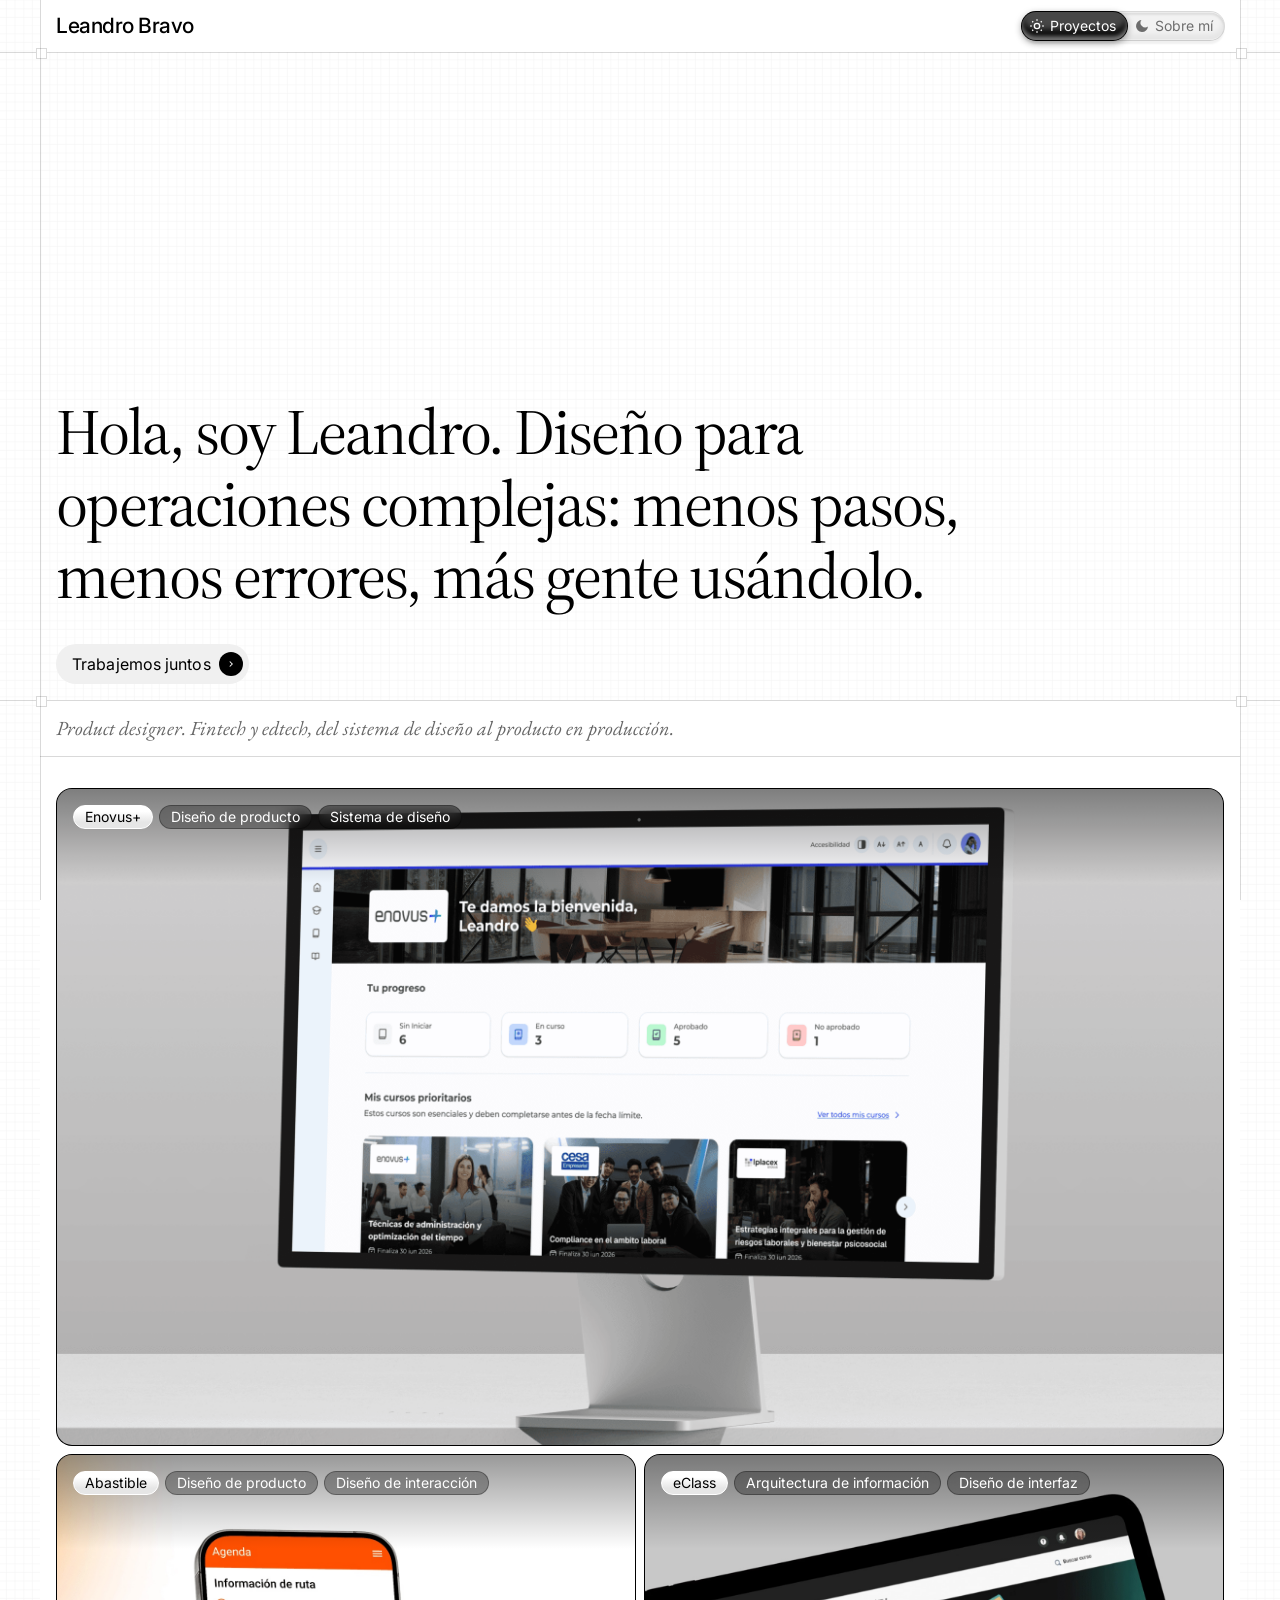
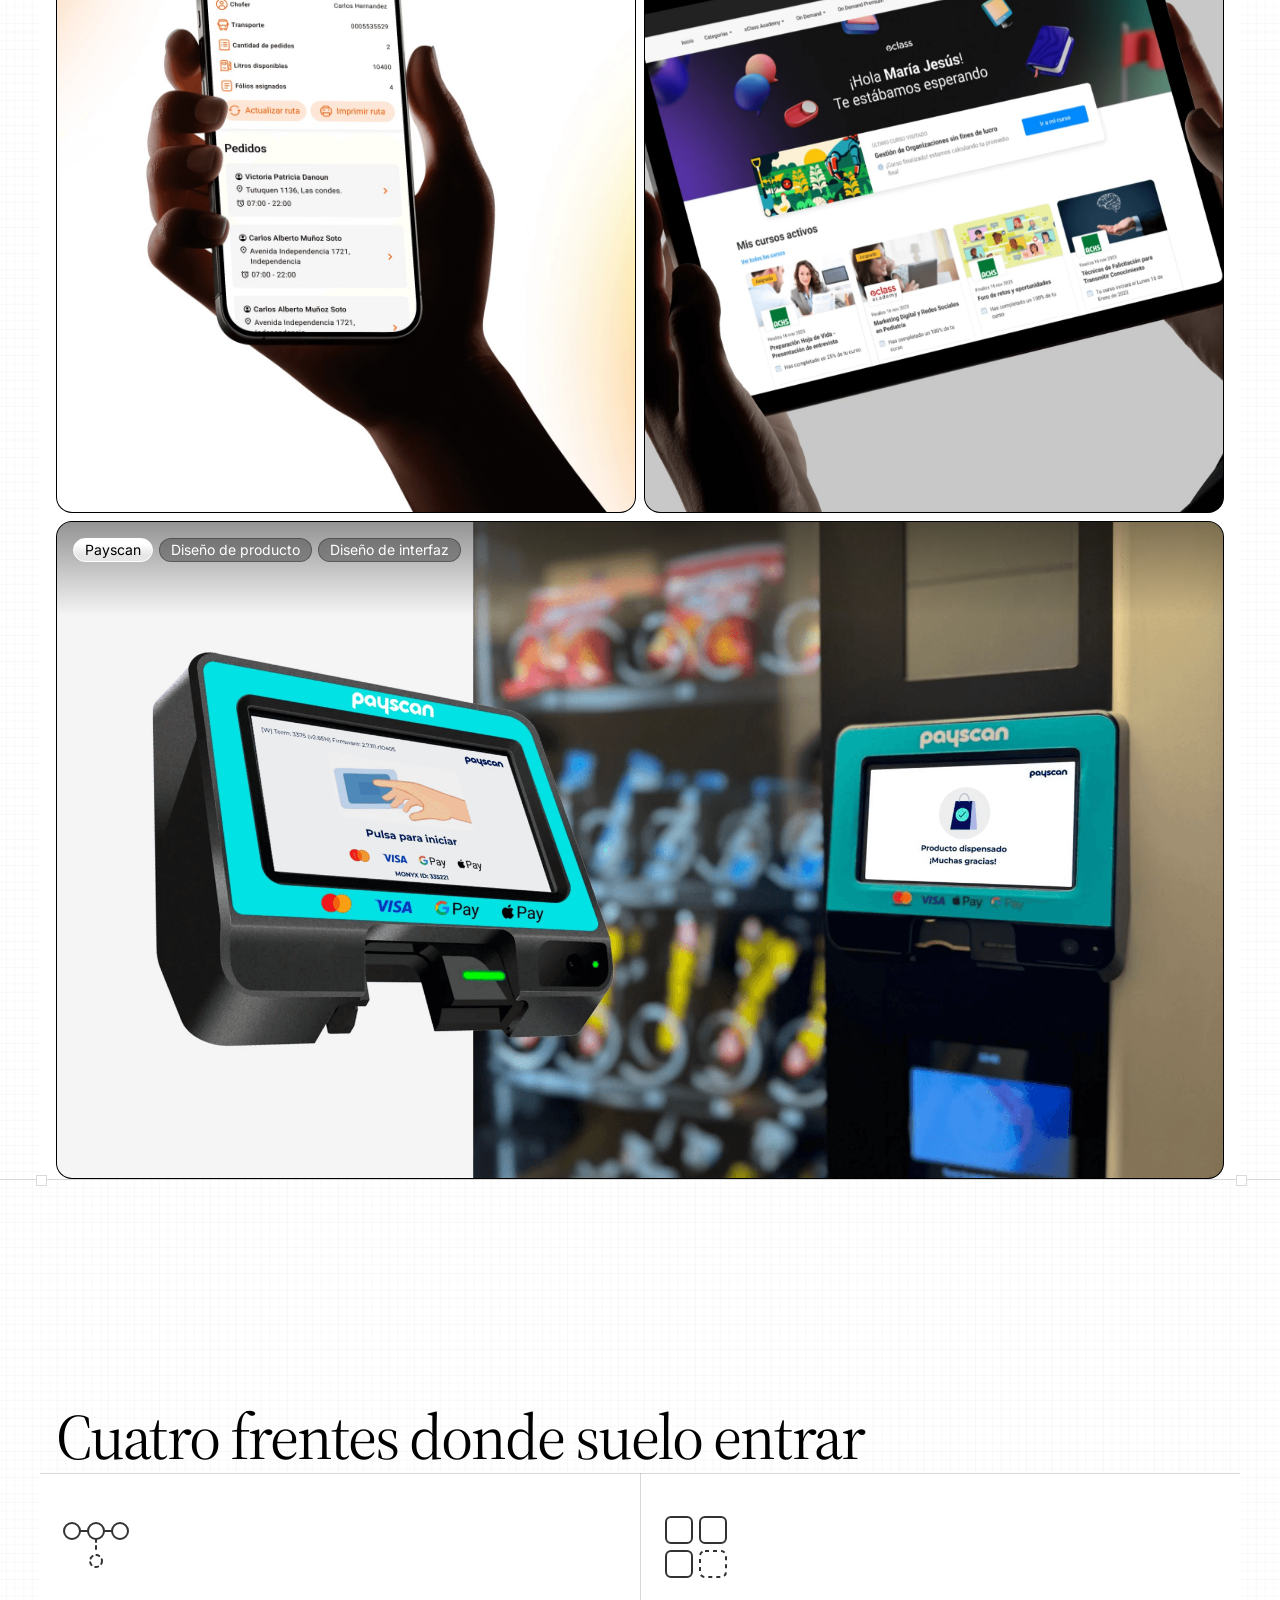
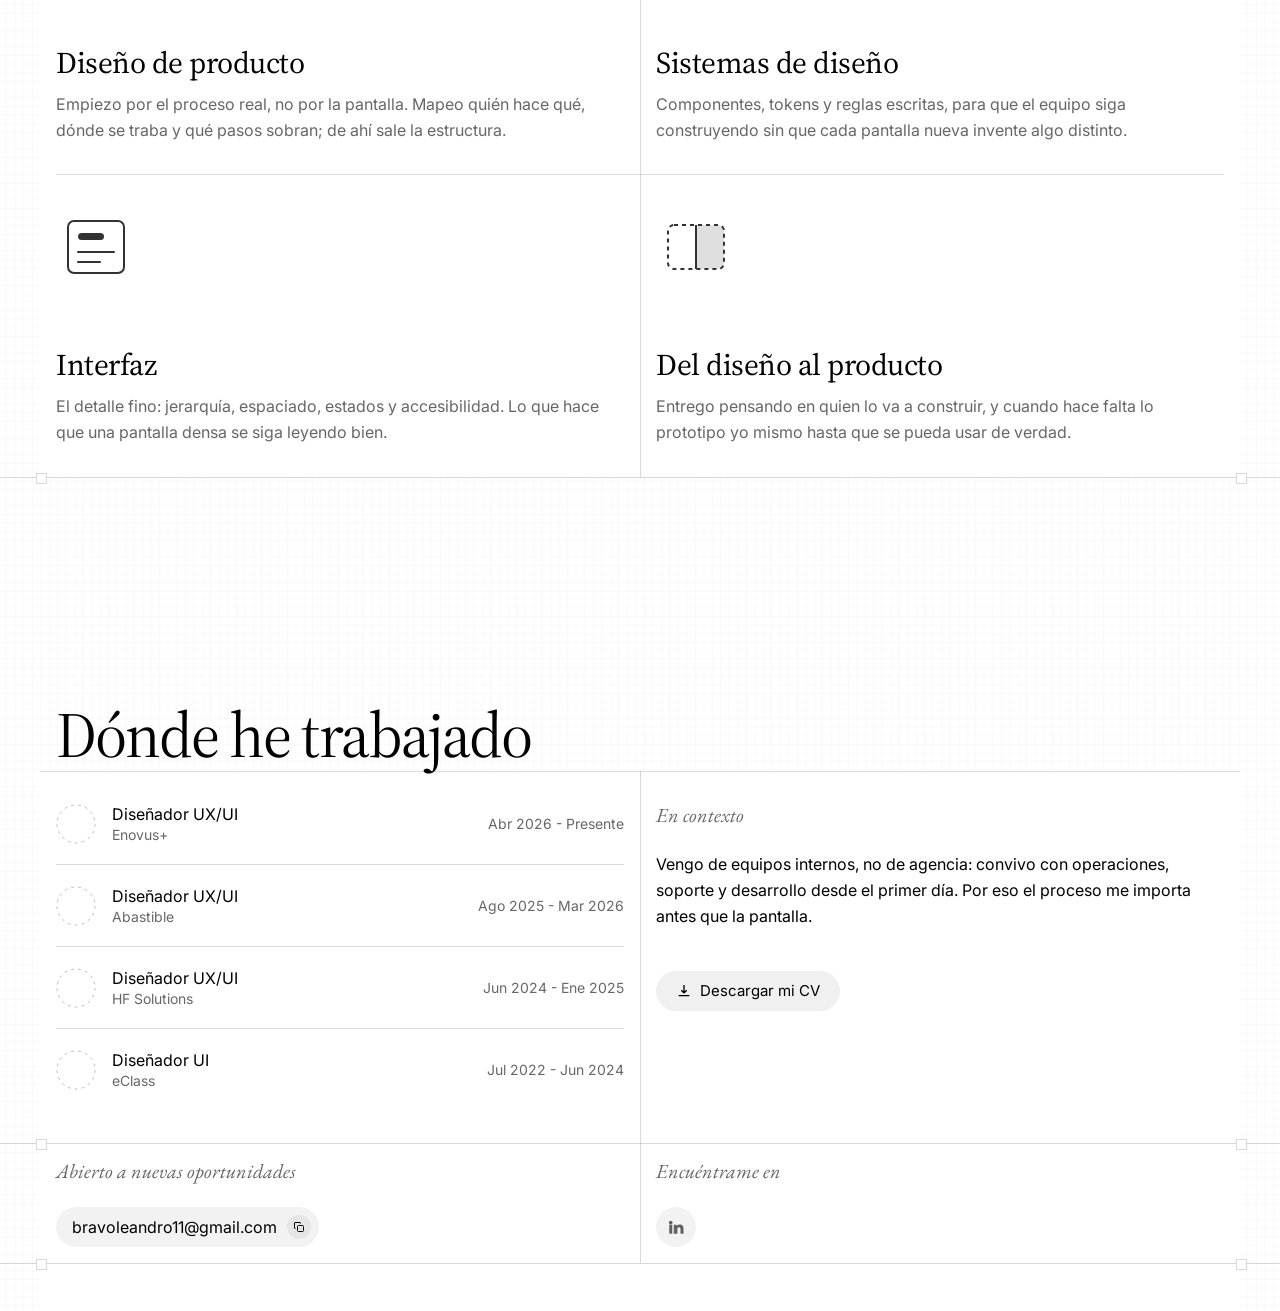
==== index.html @ fa9572cd "Portfolio de Leandro Bravo: portada, 4 casos y Sobre mí" ====
<!DOCTYPE html>
<html lang="es">
<head>
<meta charset="UTF-8">
<meta name="viewport" content="width=device-width, initial-scale=1.0">
<title>Leandro Bravo | Product designer</title>
<link rel="stylesheet" href="style.css">
<meta name="description" content="Product designer. Diseño para operaciones complejas: menos pasos, menos errores, más gente usándolo. Casos en formación corporativa, energía y medios de pago.">
<link rel="icon" href="favicon.svg" type="image/svg+xml">
<!-- Open Graph: la tarjeta que se ve al pegar el enlace en LinkedIn, WhatsApp
     o un correo. Las URLs son absolutas por obligación del formato; si algún
     día pones dominio propio, hay que cambiar el dominio en las 6 páginas. -->
<meta property="og:type" content="website">
<meta property="og:site_name" content="Leandro Bravo">
<meta property="og:locale" content="es_ES">
<meta property="og:title" content="Leandro Bravo | Product designer">
<meta property="og:description" content="Product designer. Diseño para operaciones complejas: menos pasos, menos errores, más gente usándolo. Casos en formación corporativa, energía y medios de pago.">
<meta property="og:url" content="https://leandropov.github.io/">
<meta property="og:image" content="https://leandropov.github.io/img/enovus-portada.png">
<meta name="twitter:card" content="summary_large_image">
</head>
<body class="theme-light">
<!-- ==========================================================================
     Guía de edición completa en EDITAR.md (misma carpeta).
     Los textos son texto plano: búscalos y reemplázalos.
     Las imágenes son la URL dentro de cada <img src="...">.
     ========================================================================== -->

<div class="guides" aria-hidden="true"></div>

<header class="site-header">
  <div class="container">
    <!-- NOMBRE / LOGO -->
    <a href="index.html" class="logo">Leandro<span class="logo-last"> Bravo</span></a>
    <nav class="nav-toggle">
      <a href="index.html" class="active">
        <svg viewBox="0 0 24 24" fill="none" stroke="currentColor" stroke-width="2"><circle cx="12" cy="12" r="4"/><path d="M12 2v2M12 20v2M4.9 4.9l1.4 1.4M17.7 17.7l1.4 1.4M2 12h2M20 12h2M4.9 19.1l1.4-1.4M17.7 6.3l1.4-1.4"/></svg>
        Proyectos
      </a>
      <a href="about.html">
        <svg viewBox="0 0 24 24" fill="currentColor"><path d="M21 12.79A9 9 0 1 1 11.21 3 7 7 0 0 0 21 12.79z"/></svg>
        Sobre mí
      </a>
    </nav>
  </div>
  <!-- El filete inferior del header, con sus marcadores, va aquí dentro para
       que quede por encima de la caja blanca -->
  <div class="rule rule--header" aria-hidden="true"></div>
</header>

<main>

  <section class="hero">
    <div class="container hero-inner">
      <!-- TITULAR PRINCIPAL — calibrado para cortar en 3 líneas.
           Si cambias el largo, ajusta `.hero h1 { max-width }` en style.css -->
      <h1 data-reveal>Hola, soy Leandro. Diseño para operaciones complejas: menos pasos, menos errores, más gente usándolo.</h1>
      <a class="btn-pill" href="mailto:bravoleandro11@gmail.com">
        Trabajemos juntos
        <span class="arrow"><svg viewBox="0 0 24 24" fill="none" stroke="currentColor" stroke-width="2.5"><path d="M9 6l6 6-6 6"/></svg></span>
      </a>
    </div>
  </section>

  <div class="rule" aria-hidden="true"></div>

  <!-- Sección de casos: fondo blanco propio, la rejilla no se ve aquí dentro -->
  <div class="container bg-solid">
    <div class="hero-sub">
      <p class="eyebrow">Product designer. Fintech y edtech, del sistema de diseño al producto en producción.</p>
    </div>

    <!-- Filete bajo el subtítulo (ancho de contenedor, sin marcadores) -->
    <div class="rule rule--inset" aria-hidden="true"></div>

    <!-- ===== CASOS =====
         Cada <a class="work-card"> es una tarjeta.
           class="work-card"       -> ancho completo  (imagen 1168x658)
           class="work-card half"  -> media columna   (imagen 580x659)
         Para quitar un caso, borra su bloque <a>...</a> entero.
         La primera etiqueta (tag primary) es el nombre del cliente. -->
    <div class="works-grid">

      <a class="work-card" href="enovus.html">
        <div class="work-tags">
          <span class="tag primary">Enovus+</span>
          <span class="tag">Diseño de producto</span>
          <span class="tag">Sistema de diseño</span>
        </div>
        <!-- Misma imagen que abre el caso. La tarjeta recorta al alto, y con el
             encuadre centrado (por defecto) el iMac entra entero. Si cambias la
             imagen y queda mal encuadrada, añade style="object-position: 50% N%"
             al <img>: 0% enseña el borde de arriba, 100% el de abajo. -->
        <img src="img/enovus-portada.png" alt="Enovus+ LMS">
      </a>

      <a class="work-card half" href="abastible.html">
        <div class="work-tags">
          <span class="tag primary">Abastible</span>
          <span class="tag">Diseño de producto</span>
          <span class="tag">Diseño de interacción</span>
        </div>
        <img src="img/abastible-portada.jpg" alt="Abastible VGTR">
      </a>

      <a class="work-card half" href="eclass.html">
        <div class="work-tags">
          <span class="tag primary">eClass</span>
          <span class="tag">Arquitectura de información</span>
          <span class="tag">Diseño de interfaz</span>
        </div>
        <img src="img/eclass-portada.jpg" alt="eClass On Demand">
      </a>

      <a class="work-card" href="payscan.html">
        <div class="work-tags">
          <span class="tag primary">Payscan</span>
          <span class="tag">Diseño de producto</span>
          <span class="tag">Diseño de interfaz</span>
        </div>
        <img src="img/payscan-pos.png" alt="Payscan">
      </a>

    </div>
  </div>

  <!-- Cierre de la sección de casos -->
  <div class="rule" aria-hidden="true"></div>

  <!-- Servicios: el titular deja ver la rejilla; el bloque 2x2 y la tira de
       logos la tapan. Por eso el fondo va dentro, no en la sección entera. -->
  <section class="section container">
    <h1 class="section-title" data-reveal>Cuatro frentes donde suelo entrar</h1>

    <div class="rule rule--inset" aria-hidden="true"></div>
    <div class="bg-solid-block">
    <!-- ===== SERVICIOS =====
         2 filas x 2 columnas. Iconos de 80x80.
         Si quitas un .service, quita también su pareja o quedará una fila coja. -->
    <div class="services">
      <div class="service-row">
        <div class="service">
          <!-- Flujo con una rama fuera del camino previsto -->
          <svg class="ico" viewBox="0 0 80 80" fill="none" stroke="currentColor" stroke-width="2" stroke-linecap="round" stroke-linejoin="round" aria-hidden="true">
            <circle cx="16" cy="26" r="8"/><circle cx="40" cy="26" r="8"/><circle cx="64" cy="26" r="8"/>
            <path d="M24 26h8M48 26h8"/>
            <path d="M40 34v14" stroke-dasharray="3 4"/>
            <circle cx="40" cy="56" r="6" stroke-dasharray="3 4"/>
          </svg>
          <h3>Diseño de producto</h3>
          <p>Empiezo por el proceso real, no por la pantalla. Mapeo quién hace qué, dónde se traba y qué pasos sobran; de ahí sale la estructura.</p>
        </div>
        <div class="service">
          <!-- Piezas modulares: la cuarta, discontinua, es la que aún no existe -->
          <svg class="ico" viewBox="0 0 80 80" fill="none" stroke="currentColor" stroke-width="2" stroke-linejoin="round" aria-hidden="true">
            <rect x="10" y="12" width="26" height="26" rx="5"/>
            <rect x="44" y="12" width="26" height="26" rx="5"/>
            <rect x="10" y="46" width="26" height="26" rx="5"/>
            <rect x="44" y="46" width="26" height="26" rx="5" stroke-dasharray="4 4"/>
          </svg>
          <h3>Sistemas de diseño</h3>
          <p>Componentes, tokens y reglas escritas, para que el equipo siga construyendo sin que cada pantalla nueva invente algo distinto.</p>
        </div>
      </div>
      <div class="service-row">
        <div class="service">
          <!-- Panel con jerarquía: título, contenido y un renglón más corto -->
          <svg class="ico" viewBox="0 0 80 80" fill="none" stroke="currentColor" stroke-width="2" stroke-linecap="round" stroke-linejoin="round" aria-hidden="true">
            <rect x="12" y="14" width="56" height="52" rx="6"/>
            <rect x="22" y="26" width="26" height="7" rx="3.5" fill="currentColor" stroke="none"/>
            <path d="M22 45h36M22 55h22"/>
          </svg>
          <h3>Interfaz</h3>
          <p>El detalle fino: jerarquía, espaciado, estados y accesibilidad. Lo que hace que una pantalla densa se siga leyendo bien.</p>
        </div>
        <div class="service">
          <!-- Mitad en trazo (lo diseñado) que pasa a mitad sólida (lo construido) -->
          <svg class="ico" viewBox="0 0 80 80" fill="none" stroke="currentColor" stroke-width="2" stroke-linejoin="round" aria-hidden="true">
            <path d="M40 18h22a6 6 0 0 1 6 6v32a6 6 0 0 1-6 6H40z" fill="currentColor" stroke="none" opacity=".16"/>
            <rect x="12" y="18" width="56" height="44" rx="6" stroke-dasharray="4 4"/>
            <path d="M40 18v44"/>
          </svg>
          <h3>Del diseño al producto</h3>
          <p>Entrego pensando en quien lo va a construir, y cuando hace falta lo prototipo yo mismo hasta que se pueda usar de verdad.</p>
        </div>
      </div>
    </div>

    <!-- ===== HE TRABAJADO CON =====
         Oculto hasta que lleguen los logos de Leandro (eClass, Inexoos,
         Abastible, Enovus+, La Masa Brava). Para activarlo: quita las dos
         líneas de comentario de abajo y mete los <img> en img/.
         Se dibujan a 48px de alto y en monocromo.

    <div class="companies">
      <p class="eyebrow">He trabajado con:</p>
      <img src="img/eclass.svg" alt="eClass">
      <img src="img/inexoos.svg" alt="Inexoos">
      <img src="img/abastible.svg" alt="Abastible">
      <img src="img/enovus.svg" alt="Enovus+">
      <img src="img/la-masa-brava.svg" alt="La Masa Brava">
    </div>
    -->

    </div><!-- /bg-solid-block -->
  </section>

  <!-- Cierre de la sección de servicios -->
  <div class="rule" aria-hidden="true"></div>

  <section class="section container">
    <h1 class="section-title section-title--sm" data-reveal>Dónde he trabajado</h1>
    <!-- Filete bajo el titular (ancho de contenedor, sin marcadores) -->
    <div class="rule rule--inset" aria-hidden="true"></div>

    <!-- ===== HISTORIAL =====
         Dos columnas: historial a la izquierda, contexto y CV a la derecha.
         Cada fila: avatar 40x40 (logo de la empresa), cargo, empresa y fechas.
         Los avatares son provisionales: sustituye cada <svg class="avatar">
         por <img class="avatar" src="img/logo-empresa.svg" alt="Empresa">. -->
    <div class="bg-solid-block">
      <div class="split split--history">
        <div>
          <div class="timeline">
            <div class="timeline-row">
              <svg class="avatar" viewBox="0 0 40 40" aria-hidden="true"><circle cx="20" cy="20" r="19" fill="none" stroke="currentColor" stroke-opacity=".25" stroke-dasharray="3 4"/></svg>
              <div><div class="role">Diseñador UX/UI</div><div class="company">Enovus+</div></div>
              <div class="date">Abr 2026 - Presente</div>
            </div>
            <div class="timeline-row">
              <svg class="avatar" viewBox="0 0 40 40" aria-hidden="true"><circle cx="20" cy="20" r="19" fill="none" stroke="currentColor" stroke-opacity=".25" stroke-dasharray="3 4"/></svg>
              <div><div class="role">Diseñador UX/UI</div><div class="company">Abastible</div></div>
              <div class="date">Ago 2025 - Mar 2026</div>
            </div>
            <div class="timeline-row">
              <svg class="avatar" viewBox="0 0 40 40" aria-hidden="true"><circle cx="20" cy="20" r="19" fill="none" stroke="currentColor" stroke-opacity=".25" stroke-dasharray="3 4"/></svg>
              <div><div class="role">Diseñador UX/UI</div><div class="company">HF Solutions</div></div>
              <div class="date">Jun 2024 - Ene 2025</div>
            </div>
            <div class="timeline-row">
              <svg class="avatar" viewBox="0 0 40 40" aria-hidden="true"><circle cx="20" cy="20" r="19" fill="none" stroke="currentColor" stroke-opacity=".25" stroke-dasharray="3 4"/></svg>
              <div><div class="role">Diseñador UI</div><div class="company">eClass</div></div>
              <div class="date">Jul 2022 - Jun 2024</div>
            </div>
          </div>
        </div>

        <div>
          <p class="eyebrow">En contexto</p>
          <p>Vengo de equipos internos, no de agencia: convivo con operaciones, soporte y desarrollo desde el primer día. Por eso el proceso me importa antes que la pantalla.</p>
          <!-- Mismo PDF que en Sobre mí. Si lo actualizas, sustituye el archivo
               conservando el nombre y los dos botones siguen funcionando.
               `download` decide con qué nombre se guarda al descargarlo. -->
          <a class="cv-btn" href="cv-leandro-bravo.pdf" download="CV Leandro Bravo Product Designer.pdf">
            <svg viewBox="0 0 24 24" fill="none" stroke="currentColor" stroke-width="2"><path d="M12 3v12m0 0l-4-4m4 4l4-4M4 19h16"/></svg>
            Descargar mi CV
          </a>
        </div>
      </div>
    </div>
  </section>


  </div>

  <!-- Cierre de la galería / arranque del footer -->
  <div class="rule" aria-hidden="true"></div>

  <div class="container">
    <!-- ===== FOOTER =====
         El correo va en dos sitios: el texto visible y el data-email
         (lo que se copia al pulsar). Cambia los dos.
         Los enlaces de redes están en href="#": ponles tus URLs. -->
    <footer class="site-footer bg-solid-block">
      <div class="footer-col">
        <p class="eyebrow">Abierto a nuevas oportunidades</p>
        <button class="email-pill" id="copyEmailBtn" data-email="bravoleandro11@gmail.com">
          <span class="email-label">bravoleandro11@gmail.com</span>
          <span class="copy-icon"><svg viewBox="0 0 24 24" fill="none" stroke="currentColor" stroke-width="2"><rect x="9" y="9" width="12" height="12" rx="2"/><path d="M5 15H4a1 1 0 0 1-1-1V4a1 1 0 0 1 1-1h10a1 1 0 0 1 1 1v1"/></svg></span>
        </button>
      </div>
      <div class="footer-col">
        <p class="eyebrow">Encuéntrame en</p>
        <div class="social-row">
          <a class="icon-circle" href="https://www.linkedin.com/in/leandro-bravo/" target="_blank" rel="noopener" aria-label="LinkedIn"><svg viewBox="0 0 24 24" fill="currentColor"><path d="M4.98 3.5a2.5 2.5 0 1 1 0 5 2.5 2.5 0 0 1 0-5zM3 9h4v12H3zM9 9h3.8v1.7h.05c.53-1 1.83-2.05 3.77-2.05C20.9 8.65 22 11 22 14.4V21h-4v-5.7c0-1.36-.02-3.1-1.9-3.1-1.9 0-2.2 1.48-2.2 3v5.8H9z"/></svg></a>
        </div>
      </div>
    </footer>
  </div>

  <!-- Filete interno del footer (a sangre, con marcadores) -->
  <div class="rule" aria-hidden="true"></div>

  <div class="container">
    <div class="footer-tail bg-solid-block"></div>
  </div>

</main>

<script src="script.js"></script>
</body>
</html>
---- style.css ----
/* ==========================================================================
   Daniel Sun — clon
   Medidas tomadas del sitio original a viewport 1920 (computed styles reales):
     contenedor 1200px con 16px de padding  -> contenido 1168px
     rejilla de fondo 25.5px, guías verticales en el borde del contenedor
     hero 700px de alto, contenido anclado abajo (h1 en y=390, botón hasta 684)
     grilla de casos: gap 8px | columnas de texto: gap 32px
   "LT Superior Serif" es de pago (Lineto): se sustituye por Source Serif 4.
   ========================================================================== */

@import url('https://fonts.googleapis.com/css2?family=Source+Serif+4:opsz,wght@8..60,400;8..60,500&family=Inter:ital,wght@0,400;0,500;0,600;1,400&family=EB+Garamond:ital@0;1&display=swap');

:root {
  --serif: "Source Serif 4", Georgia, serif;
  --sans: "Inter", -apple-system, BlinkMacSystemFont, sans-serif;
  --garamond: "EB Garamond", Georgia, serif;

  --outer: 1200px;   /* caja del contenedor, donde caen las guías */
  --pad: 16px;       /* padding interno -> contenido 1168px */
  --half: 600px;     /* --outer / 2, para posicionar guías */

  --card-gap: 8px;
  --col-gap: 32px;

  --radius-card: 16px;
  --radius-pill: 32px;
  --header-h: 52px;
  --hero-h: 700px;

  --ease: cubic-bezier(.16,.8,.24,1);
}

body.theme-light {
  --bg: #ffffff;
  --fg: #000000;
  --muted: rgba(0,0,0,.6);
  --line: rgba(0,0,0,.15);
  --grid-tile: url("data:image/svg+xml,%3Csvg xmlns='http://www.w3.org/2000/svg' width='127' height='127' fill='none'%3E%3Cpath stroke='%23000' stroke-width='2' d='M43 1v125M85 1v125M1 43h125M1 85h125M0 0h127v127H0z'/%3E%3C/svg%3E");
  --grid-opacity: .06;
  --track: rgba(0,0,0,.05);
  --chip-bg: rgba(0,0,0,.06);
  /* Conmutador: valores medidos del original. Las sombras en capas son lo que
     le da cuerpo; con un color plano se ve como una etiqueta pegada. */
  --toggle-track-shadow:
    rgba(255,255,255,.85) 0 1.5px .5px -1px inset,
    rgba(255,255,255,.5) 0 -1.5px .5px -1px inset,
    rgba(0,0,0,.05) 0 -4px 5px 2px inset,
    rgba(0,0,0,.08) 0 3px 2px 0 inset,
    rgba(0,0,0,.15) 0 0 0 1px,
    rgba(0,0,0,.06) 0 4px 2px 0;
  --knob-bg: rgb(71,71,71);
  --knob-shadow:
    rgb(0,0,0) 0 0 0 1px,
    rgba(0,0,0,.4) 0 2px 8px -1px,
    rgba(0,0,0,.2) 0 3px 8px -1px,
    rgba(255,255,255,.45) 0 -4px 4px 0 inset,
    rgb(0,0,0) 0 -10px 6px 0 inset;
  --knob-fg: #ffffff;
  --nav-idle: rgba(0,0,0,.55);
  --btn-bg: #f0f0f0;
  --btn-bg-hover: #e6e6e6;
  --tag-bg: rgba(0,0,0,.3);
  --tag-fg: #ffffff;
  --icon-bg: rgba(0,0,0,.05);
  --icon-hover: rgba(0,0,0,.1);
}

body.theme-dark {
  --bg: #000000;
  --fg: #ffffff;
  --muted: rgba(255,255,255,.65);
  --line: rgba(255,255,255,.2);
  --grid-tile: url("data:image/svg+xml,%3Csvg xmlns='http://www.w3.org/2000/svg' width='127' height='127' fill='none'%3E%3Cpath stroke='%23fff' stroke-width='2' d='M43 1v125M85 1v125M1 43h125M1 85h125M0 0h127v127H0z'/%3E%3C/svg%3E");
  --grid-opacity: .12;
  --track: rgba(255,255,255,.1);
  --chip-bg: rgba(255,255,255,.1);
  --toggle-track-shadow:
    rgba(255,255,255,.5) 0 1.5px .5px -1px inset,
    rgba(255,255,255,.3) 0 -1.5px .5px -1px inset,
    rgba(255,255,255,.08) 0 -4px 8px 2px inset,
    rgba(255,255,255,.08) 0 3px 1px 0 inset,
    rgba(0,0,0,.5) 0 0 0 1px,
    rgba(255,255,255,.1) 0 4px 2px 0;
  --knob-bg: rgb(255,255,255);
  --knob-shadow:
    rgb(255,255,255) 0 0 0 1px inset,
    rgba(255,255,255,.2) 0 2px 10px -1px,
    rgba(255,255,255,.3) 0 3px 10px -1px,
    rgba(255,255,255,.7) 0 -4px 3px 0 inset,
    rgba(0,0,0,.3) 0 -10px 6px 0 inset;
  --knob-fg: #000000;
  --nav-idle: rgba(255,255,255,.5);
  /* Sólidos, no translúcidos: el botón del hero cae sobre la rejilla y con
     alfa se le transparentaba el cuadriculado por debajo. Son exactamente el
     color que daban antes al componerse sobre negro (10% y 16% de blanco),
     así que el tono no cambia; sólo deja de verse lo de detrás. */
  --btn-bg: #1a1a1a;
  --btn-bg-hover: #292929;
  --tag-bg: rgba(255,255,255,.18);
  --tag-fg: #ffffff;
  --icon-bg: rgba(255,255,255,.08);
  --icon-hover: rgba(255,255,255,.16);
}

* { box-sizing: border-box; }
html { scroll-behavior: smooth; }

/* Rejilla de fondo: mismo mosaico que el original — SVG de 127px con trazos
   de 2px, dibujado a 25.5px. Al reducirse, los trazos quedan en ~0.4px y el
   navegador los suaviza: de ahí el gris tan tenue. Reproducirlo con líneas
   de 1px lo haría mucho más marcado. */
body {
  margin: 0;
  position: relative;
  background-color: var(--bg);
  color: var(--fg);
  font-family: var(--sans);
  font-size: 16px;
  line-height: 26px;
  -webkit-font-smoothing: antialiased;
  overflow-x: hidden;
}

/* Capa de la rejilla: es una capa aparte porque el original le aplica una
   opacidad global (6% en claro, 12% en oscuro) sobre trazos negros puros.
   Bajarle la opacidad al trazo en vez de a la capa no da el mismo gris en
   los cruces, donde las líneas se superponen. */
body::before {
  content: "";
  position: absolute;
  /* Cubre toda la página. Donde no se ve es porque la sección de encima
     tiene fondo propio (.bg-solid) o porque el header la tapa. */
  inset: 0;
  z-index: 0;
  pointer-events: none;
  opacity: var(--grid-opacity);
  background-image: var(--grid-tile);
  background-size: 25.5px auto;
  background-position: center top;
  background-repeat: repeat;
}

main { position: relative; z-index: 1; }

/* Secciones que tapan la rejilla dentro de la columna de contenido.
   En el original sólo la llevan los bloques densos (casos y servicios en
   Works; biografía + historial en Story). El hero, la galería y el footer la
   dejan ver. En los márgenes de fuera del contenedor siempre se ve. */
.bg-solid { background: var(--bg); padding-bottom: var(--pad); }

/* Igual que .bg-solid pero para un bloque que vive dentro de un .container:
   se estira hasta el borde del contenedor (donde caen las guías) sin mover
   el contenido. Lo usan los bloques que no arrancan al inicio de su sección,
   como la grilla de servicios (el titular de arriba sí deja ver la rejilla). */
.bg-solid-block {
  background: var(--bg);
  margin-inline: calc(var(--pad) * -1);
  padding-inline: var(--pad);
}

img { max-width: 100%; display: block; }
a { color: inherit; text-decoration: none; }

/* Ancho: hasta 1200px, pero dejando siempre 16px de calle a cada lado cuando
   la ventana es más estrecha (así lo hace el original). Sin esto la caja se
   pegaba a los bordes y las guías se salían de pantalla. */
.container {
  width: calc(100% - var(--pad) * 2);
  max-width: var(--outer);
  margin: 0 auto;
  padding: 0 var(--pad);
}

/* Guías verticales fijas en los bordes del contenedor -------------------- */

/* Un único par de líneas continuas de arriba abajo, por encima de todo
   (incluido el header). Dibujarlas en dos capas distintas —bordes dentro del
   header y overlay fuera— hacía que cada lado cayera en una posición
   fraccionaria distinta y se vieran diferentes. */
.guides {
  position: fixed;
  inset: 0;
  pointer-events: none;
  z-index: 60;
}
.guides::before,
.guides::after {
  content: "";
  position: absolute;
  top: 0; bottom: 0;
  width: 1px;
  background: var(--line);
}
/* Atadas al borde real del contenedor: en ventanas de menos de 1232px se
   quedan en la calle de 16px en vez de irse fuera de pantalla. */
.guides::before { left: max(var(--pad), calc(50% - var(--half))); }
.guides::after  { left: min(calc(100% - var(--pad)), calc(50% + var(--half))); }

/* Línea horizontal a sangre + marcadores cuadrados en las intersecciones -- */

.rule {
  position: relative;
  /* Por encima de los fondos de sección: si no, el bloque blanco que viene
     después en el HTML tapa la mitad inferior de los marcadores. */
  z-index: 2;
  height: 1px;
  /* No debe ocupar altura: en el original son bordes, no bloques. Sin esto
     cada filete empuja 1px y el error se acumula por toda la página. */
  margin-bottom: -1px;
  background: var(--line);
  width: 100vw;
  left: 50%;
  transform: translateX(-50%);
}
/* Marcadores: 9x9 centrados en el cruce con las guías (medido del original) */
.rule::before,
.rule::after {
  content: "";
  position: absolute;
  top: -4px;
  width: 9px; height: 9px;
  border: 1px solid var(--line);
  background: var(--bg);
}
/* Centrados sobre las guías, siguiéndolas también cuando se estrechan */
.rule::before { left: max(calc(var(--pad) - 4px), calc(50% - var(--half) - 4px)); }
.rule::after  { left: min(calc(100% - var(--pad) - 5px), calc(50% + var(--half) - 4px)); }

/* Variante interna: sólo el ancho del contenedor y SIN marcadores.
   La usan los filetes que separan bloques dentro de una misma sección. */
.rule--inset {
  width: auto;
  left: auto;
  transform: none;
  margin-inline: calc(var(--pad) * -1);
}
.rule--inset::before,
.rule--inset::after { display: none; }

/* El filete del header va DENTRO del header, no en el hero: así se pinta en
   la misma capa que la caja blanca y los marcadores de las esquinas quedan
   enteros encima, no medio tapados. */
.rule--header { position: absolute; bottom: 0; left: 50%; }

/* Header ----------------------------------------------------------------- */

.site-header {
  position: fixed;
  top: 0; left: 0; right: 0;
  z-index: 50;
  height: var(--header-h);
  display: flex;
  /* stretch, no center: la caja interna debe ocupar los 52px completos.
     Con center sólo medía lo alto del contenido y el blanco quedaba corto. */
  align-items: stretch;
}
/* El fondo opaco va sólo en la columna de contenido, no a ancho completo:
   en los laterales del header la rejilla se sigue viendo.
   Los bordes izq/der son los que continúan las guías dentro de la banda del
   header (el header se pinta encima, así que sin ellos las guías se cortan). */
.site-header .container { background: var(--bg); }
.site-header .container {
  display: flex;
  align-items: center;
  justify-content: space-between;
}

.logo { font-size: 21px; line-height: 20px; letter-spacing: -.5px; font-weight: 500; }

/* Medidas del original: pista de 28px sin padding, y cada enlace ocupa el alto
   completo con padding asimétrico (menos por el lado del icono). */
.nav-toggle {
  display: flex;
  align-items: center;
  height: 28px;
  background: var(--track);
  border-radius: var(--radius-pill);
  box-shadow: var(--toggle-track-shadow);
}
.nav-toggle a {
  /* z-index 0 crea contexto de apilamiento: sin esto el botón activo se pinta
     por detrás del fondo de la pista y sale apagado. */
  position: relative;
  z-index: 0;
  display: flex;
  align-items: center;
  gap: 5px;
  height: 28px;
  padding: 7px 11px 7px 7px;
  font-size: 14px;
  line-height: 20px;
  border-radius: 24px;
  color: var(--nav-idle);
  transition: color .25s var(--ease);
}
.nav-toggle a.active { color: var(--knob-fg); }
.nav-toggle a.active::before {
  content: "";
  position: absolute;
  inset: 0;
  background: var(--knob-bg);
  border-radius: 24px;
  box-shadow: var(--knob-shadow);
  z-index: -1;
}
.nav-toggle svg { width: 16px; height: 16px; flex: none; }

/* Hero ------------------------------------------------------------------- */

/* Geometría del hero, igual que el original: alto 60vh con un mínimo de 700px,
   y el contenido anclado abajo con 340px de reserva arriba. */
.hero {
  position: relative;
  height: 60vh;
  min-height: var(--hero-h);
  display: flex;
  place-content: center;
  align-items: center;
  padding: 0 var(--pad);
  overflow: hidden;
}
.hero-inner {
  position: relative;
  z-index: 2;
  width: 100%;
  max-width: var(--outer);
  height: 100%;
  padding: 340px var(--pad) var(--pad);
  display: flex;
  flex-direction: column;
  justify-content: flex-end;
  align-items: flex-start;
  gap: 32px;
}
.hero-inner .btn-pill { margin-top: 0; }

/* Tipografía ------------------------------------------------------------- */

h1, h2 {
  font-family: var(--serif);
  font-weight: 400;
  font-size: 64px;
  line-height: 72px;
  letter-spacing: -2px;
  margin: 0;
  padding-top: 6px;
}
/* Anchos calibrados para que el texto corte en las mismas palabras que el
   original. El sitio real usa 950/800px con "LT Superior Serif"; la fuente
   sustituta es más estrecha, así que estas medidas son su equivalente. */
/* Anchos calibrados POR TEXTO: cada titular corta bien a una medida distinta.
   Si cambias el texto, hay que volver a ajustarlos o el reparto de líneas se
   descuadra (y puede quedar una palabra suelta en la última línea). */
.hero h1 { max-width: 980px; }         /* Works */
.hero h1.story { max-width: 940px; }   /* Story */
.section-title { max-width: 840px; }
.section-title--sm { max-width: 500px; }
.section-title--xs { max-width: 320px; }

.eyebrow {
  font-family: var(--garamond);
  font-style: italic;
  font-size: 20px;
  line-height: 24px;
  color: var(--muted);
  margin: 0;
}

/* Botón pastilla --------------------------------------------------------- */

.btn-pill {
  display: inline-flex;
  align-items: center;
  gap: 8px;
  height: 40px;
  margin-top: 32px;
  padding: 0 6px 0 16px;
  background: var(--btn-bg);
  color: var(--fg);
  border: none;
  border-radius: var(--radius-pill);
  font-family: var(--sans);
  font-size: 16px;
  line-height: 24px;
  letter-spacing: .1px;
  cursor: pointer;
  transition: background .2s var(--ease);
}
.btn-pill:hover { background: var(--btn-bg-hover); }
.btn-pill .arrow {
  display: flex; align-items: center; justify-content: center;
  width: 24px; height: 24px;
  border-radius: 50%;
  background: var(--fg); color: var(--bg);
  flex: none;
}
.btn-pill .arrow svg { width: 10px; height: 10px; }

/* Página de caso --------------------------------------------------------- */

/* Hero más bajo que el de portada: aquí el titular es corto y lo que importa
   es llegar pronto a la primera imagen. */
.hero--case { height: auto; min-height: 0; padding-top: calc(var(--header-h) + 96px); padding-bottom: 48px; }
.hero--case .hero-inner { height: auto; padding: 0 var(--pad); justify-content: flex-start; }

/* Mismo estilo que el botón de CV: es una acción secundaria, así que no lleva
   el círculo oscuro del CTA principal para no competir con él. */
.back-link { margin-top: 0; margin-bottom: 32px; }

.case-title { max-width: none; margin-bottom: 32px; }

/* Entradilla a la izquierda, rol a la derecha */
.case-head {
  display: grid;
  grid-template-columns: 1fr 1fr;
  column-gap: var(--col-gap);
  width: 100%;
}
.case-lead { margin: 0; max-width: 520px; font-size: 20px; line-height: 30px; color: var(--muted); }
.case-meta p:not(.eyebrow) { margin: 0; font-size: 16px; line-height: 26px; }
.case-meta .eyebrow { margin-bottom: 12px; }

/* Resumen. Medido del original: el bloque ocupa los 1200 del contenedor y se
   parte en 720 + 480 SIN canal — las columnas se tocan y el divisor vertical
   es el borde derecho de la izquierda. Cada columna lleva 16px de padding,
   que es lo que deja el texto en 688 y las fichas en 448. */
.case-summary {
  display: grid;
  grid-template-columns: 3fr 2fr;
  margin-inline: calc(var(--pad) * -1);
}
.case-summary > * { padding: var(--pad); }
.case-summary > :first-child { border-right: 1px solid var(--line); }
.case-summary p { margin: 0 0 18px; font-size: 16px; line-height: 26px; }
.case-summary p:last-child { margin-bottom: 0; }

/* Titulares del bloque de resumen: serif de 30px, como en el referente.
   Los rótulos de los bloques de texto (El resultado, Qué hice) son otra cosa:
   van en la cursiva de 20px que usa el resto del sitio. */
.case-h {
  font-family: var(--serif);
  font-weight: 400;
  font-size: 30px;
  line-height: 40px;
  letter-spacing: -.5px;
  margin: 0 0 20px;
}
.case-aside .case-h { margin-top: 0; }
.case-aside .chips + .case-h { margin-top: 40px; }

.chips {
  list-style: none;
  margin: 0;
  padding: 0;
  display: flex;
  flex-wrap: wrap;
  gap: 8px;
}
.chip {
  padding: 4px 10px 5px;
  border-radius: 64px;
  background: var(--chip-bg);
  font-size: 14px;
  line-height: 15px;
}

/* Bloques de texto: rótulo a la izquierda, contenido a la derecha */
.case-block {
  display: grid;
  grid-template-columns: 1fr 1fr;
  column-gap: var(--col-gap);
  padding: 64px 0;
}
/* :not(.eyebrow) por lo mismo que en .split: si no, esta regla le impone el
   tamaño del texto corrido a los rótulos y salen a 16px en vez de 20. */
.case-block p:not(.eyebrow) { margin: 0 0 18px; max-width: 520px; font-size: 16px; line-height: 26px; }
/* Las cifras del resultado, con algo más de peso que el texto que las rodea */
.case-block strong { font-weight: 600; }
.case-block p:last-child { margin-bottom: 0; }
.case-block > .eyebrow { margin: 0; }

/* Mismo respiro arriba y abajo que el que ya tienen a los lados (16px, que es
   lo que separa la imagen de 1168 del borde del contenedor de 1200).
   Va en padding y no en margen: el margen se colapsaría fuera del bloque
   blanco y esa banda dejaría ver la rejilla. */
.case-figure { margin: 0; padding: var(--pad) 0; }
/* Sin sombra ni borde: en el referente las imágenes de caso son sólo la
   imagen con el radio de 16px. La sombra interior es de las tarjetas de la
   portada, donde el fondo oscuro la absorbe; sobre una captura clara se leía
   como un filo suelto en el borde de abajo. */
.case-figure img {
  width: 100%;
  border-radius: var(--radius-card);
}

/* Reveal ----------------------------------------------------------------- */

/* El estado oculto sólo se aplica si el JS arrancó (html.js): así el texto
   nunca queda invisible si el script falla o no llega a ejecutarse. */
.js [data-reveal] {
  opacity: 0;
  filter: blur(10px);
  transform: translateY(6px);
  transition: opacity .8s var(--ease), filter .8s var(--ease), transform .8s var(--ease);
}
.js [data-reveal].is-visible { opacity: 1; filter: blur(0); transform: none; }

@media (prefers-reduced-motion: reduce) {
  .js [data-reveal] { opacity: 1; filter: none; transform: none; transition: none; }
}

/* Subtítulo del hero ----------------------------------------------------- */

/* padding, no margin: con margin se colapsa fuera del bloque y su fondo
   blanco arrancaría 16px más abajo de donde debe. */
.hero-sub { padding: var(--pad) 0; }

/* Grilla de casos -------------------------------------------------------- */

.works-grid {
  display: grid;
  grid-template-columns: 1fr 1fr;
  gap: var(--card-gap);
  margin-top: 32px;
}

.work-card {
  position: relative;
  grid-column: span 2;
  aspect-ratio: 1168 / 658;
  border-radius: var(--radius-card);
  overflow: hidden;
  background: #000;
  border: 1px solid rgba(0,0,0,.1);
  box-shadow: inset 0 -1px 0 rgba(0,0,0,.2);
}
.work-card.half { grid-column: span 1; aspect-ratio: 580 / 659; }

.work-card::before {
  content: "";
  position: absolute;
  top: 0; left: 0; right: 0;
  height: 94px;
  background: linear-gradient(to bottom, rgba(0,0,0,.4), rgba(0,0,0,0));
  z-index: 1;
}

.work-card img {
  width: 100%; height: 100%;
  object-fit: cover;
  transition: transform .6s var(--ease);
}
.work-card:hover img { transform: scale(1.02); }

.work-tags {
  position: absolute;
  top: var(--pad); left: var(--pad);
  display: flex;
  gap: 6px;
  z-index: 2;
}
.tag {
  font-size: 14px;
  line-height: 20px;
  padding: 1px 11px;
  border-radius: 24px;
  background: var(--tag-bg);
  border: 1px solid var(--tag-bg);
  color: var(--tag-fg);
  backdrop-filter: blur(8px);
}
/* La etiqueta del cliente no es blanco plano: lleva un degradado vertical */
.tag.primary {
  background: linear-gradient(180deg, #fff 24.79%, #e6e6e6 73.26%);
  border-color: #fff;
  color: #000;
}

/* Secciones -------------------------------------------------------------- */

.section { padding-top: 216px; }
.section-head { margin-bottom: 32px; }

/* Servicios -------------------------------------------------------------- */

/* El filete superior de este bloque lo pone un .rule a sangre (va con
   marcadores en los bordes del contenedor), no un borde del propio bloque. */

.service-row {
  position: relative;
  display: grid;
  grid-template-columns: 1fr 1fr;
  column-gap: var(--col-gap);
  box-shadow: inset 0 -1px 0 var(--line);
}
/* La última fila no lleva línea: justo debajo está el filete que cierra la
   sección, y las dos juntas se leen como un borde doble. */
.service-row:last-child { box-shadow: none; }

.service-row::before {
  content: "";
  position: absolute;
  top: 0; bottom: 0; left: 50%;
  width: 1px;
  background: var(--line);
}

/* Respiro igual arriba y abajo. El original dejaba 32px sobre el icono y 0
   bajo el párrafo, con el texto pegado a la línea; aquí se equilibra. */
.service { padding: 32px 0; }
/* Los iconos son SVG en línea: heredan el color del tema con currentColor,
   así que funcionan igual en la página clara y en la oscura. */
.service .ico {
  display: block;
  width: 80px;
  height: 80px;
  margin-bottom: 58px;
  color: var(--fg);
  opacity: .8;
}

.service h3 {
  font-family: var(--serif);
  font-weight: 400;
  font-size: 30px;
  line-height: 40px;
  letter-spacing: -.5px;
  margin: 0 0 8px;
}
.service p {
  margin: 0;
  /* Al ancho completo de su columna, igual que la biografía y el historial de
     Sobre mí. El aire con el divisor central lo da el canal de 32px entre
     columnas, 16 a cada lado; no hace falta recortar la medida. */
  font-size: 16px;
  line-height: 26px;
  color: var(--muted);
}

/* Empresas --------------------------------------------------------------- */

.companies {
  display: flex;
  align-items: center;
  gap: 20px;
  height: 48px;
  margin-top: 28px;
}
.companies .eyebrow { flex: none; width: 150px; margin-right: 11px; }
.companies img { height: 48px; width: auto; }

/* Galería horizontal ----------------------------------------------------- */

/* Banda del slider: fondo opaco del ANCHO DEL CONTENEDOR (medido: x264 w1200),
   no a sangre. En los márgenes la rejilla se sigue viendo. */
.gallery-band {
  background: var(--bg);
  width: calc(100% - var(--pad) * 2);
  max-width: var(--outer);
  margin: 0 auto;
  padding: 0 var(--pad);
}

.gallery {
  display: flex;
  gap: var(--card-gap);
  padding-top: var(--pad);
  padding-bottom: var(--pad);
  overflow-x: auto;
  scroll-snap-type: x proximity;
  scrollbar-width: none;
}
.gallery::-webkit-scrollbar { display: none; }
.gallery img {
  height: 360px;
  width: auto;
  flex: none;
  border-radius: var(--radius-card);
  scroll-snap-align: start;
}

/* Footer ----------------------------------------------------------------- */

/* Medido del original: el contenido arranca 16px bajo el filete y el bloque
   cierra a 16px, con un filete interno y una cola de 48px debajo. */
.site-footer {
  position: relative;
  margin-top: 0;
  padding-top: 16px;
  padding-bottom: 16px;
  display: grid;
  grid-template-columns: 1fr 1fr;
  column-gap: var(--col-gap);
}
.site-footer::before {
  content: "";
  position: absolute;
  top: 0; bottom: 0; left: 50%;
  width: 1px;
  background: var(--line);
}
.footer-tail { height: 48px; }
.footer-col .eyebrow { margin-bottom: 24px; }

.email-pill {
  display: inline-flex;
  align-items: center;
  gap: 10px;
  height: 40px;
  padding: 0 8px 0 16px;
  background: var(--track);
  border: none;
  border-radius: var(--radius-pill);
  color: var(--fg);
  font-family: var(--sans);
  font-size: 16px;
  cursor: pointer;
}
.email-pill .copy-icon {
  display: flex; align-items: center; justify-content: center;
  width: 24px; height: 24px;
  border-radius: 50%;
  background: var(--icon-bg);
}
.email-pill .copy-icon svg { width: 12px; height: 12px; }

.social-row { display: flex; gap: 10px; }
.icon-circle {
  display: flex; align-items: center; justify-content: center;
  width: 40px; height: 40px;
  border-radius: 50%;
  background: var(--icon-bg);
  color: var(--muted);
  transition: background .2s var(--ease);
}
.icon-circle:hover { background: var(--icon-hover); }
.icon-circle svg { width: 18px; height: 18px; }

/* Story ------------------------------------------------------------------ */

.split {
  display: grid;
  grid-template-columns: 1fr 1fr;
  column-gap: var(--col-gap);
  position: relative;
}
.split > div { padding: 32px 0; }
/* Divisor vertical entre las dos columnas, igual que en el footer y en la
   grilla de servicios. Cae en el centro del contenedor, así que se alinea
   con el del footer que viene justo debajo. */
.split::before {
  content: "";
  position: absolute;
  top: 0; bottom: 0; left: 50%;
  width: 1px;
  background: var(--line);
}

.split .eyebrow { margin-bottom: 24px; }
/* :not(.eyebrow) para que esta regla no pise el tamaño de los rótulos en
   cursiva, que deben medir 20px como los del footer. */
/* Sin tope de ancho: el párrafo ocupa toda su columna (568px). El aire con el
   divisor central lo da el canal entre columnas, 32px de gutter con 16 a cada
   lado. Mismo criterio que en las cajas de servicios. */
.split p:not(.eyebrow) { margin: 0 0 18px; font-size: 16px; line-height: 26px; }

.polaroid-wrap {
  position: relative;
  display: flex; align-items: center; justify-content: center;
  min-height: 500px;
}
.polaroid-wrap img {
  position: absolute;
  width: 300px;
  border-radius: 3px;
  box-shadow: 0 24px 48px rgba(0,0,0,.55);
}
.polaroid-wrap img:nth-child(1) { transform: rotate(-9deg) translate(-34px, 12px); }
.polaroid-wrap img:nth-child(2) { transform: rotate(-4deg) translate(-14px, 5px); }
.polaroid-wrap img:nth-child(3) { transform: rotate(4deg); z-index: 2; }

/* Retrato único, en lugar del trío de polaroids del referente. Una sola foto
   pide otro tratamiento: recta y con el radio del sitio, no apilada y girada.
   El aspect-ratio 4/5 fuerza el encuadre vertical sea cual sea la foto que
   pongas; si recorta algo importante, añade object-position al <img>. */
.portrait {
  display: flex;
  align-items: center;
  justify-content: center;
  min-height: 500px;
}
.portrait img {
  width: 100%;
  max-width: 420px;
  aspect-ratio: 4 / 5;
  object-fit: cover;
  border-radius: var(--radius-card);
  box-shadow: 0 24px 48px rgba(0,0,0,.55);
  /* Mientras no exista img/leandro.jpg, el hueco se ve como un marco vacío
     y no como una imagen rota. Al poner la foto, este fondo queda tapado. */
  background: rgba(255,255,255,.06);
}

/* En la portada el historial va a dos columnas: a 1168px de ancho una sola
   dejaría un vacío enorme entre el cargo y la fecha. En Story sigue a una. */
.timeline-grid {
  display: grid;
  grid-template-columns: 1fr 1fr;
  column-gap: var(--col-gap);
}
.timeline-row .avatar { width: 40px; height: 40px; flex: none; color: var(--fg); }

/* Sin filete arriba ni abajo: el bloque ya está enmarcado por las guías y por
   los filetes de sección. Sólo quedan las líneas que separan una fila de otra. */
.timeline-row {
  display: flex; align-items: center; gap: 16px;
  /* 20px -> filas de 82px, el mismo ritmo que el original */
  padding: 20px 0;
  box-shadow: inset 0 -1px 0 var(--line);
}
.timeline-row:last-child { box-shadow: none; }

/* Historial en Sobre mí. El referente dejaba 6px de respiro vertical, que al
   lado de las cajas de servicios de la portada quedaba muy apretado: ahora
   lleva los mismos 32px arriba y abajo que .service.
   El texto va al ancho completo de su columna, igual que la biografía de
   arriba; el aire con el divisor lo da el canal de 32px entre columnas. */
.split--tight > div { padding: 32px 0; }
/* La columna del historial va exactamente igual que en la portada
   (.split--history): 12px de entrada arriba y sin recorte por la derecha, para
   que la línea separadora ocupe los 568px de la columna y la fecha llegue
   hasta su borde. Si tocas una de las dos, toca la otra. */
.split--tight > :first-child { padding-top: 12px; }

/* En la portada el historial sí respeta el ritmo de las demás secciones: 32px
   entre el filete y el contenido, igual que los servicios. La columna de la
   izquierda resta los 20px de padding interno de la primera fila para que su
   texto arranque a la misma altura que el rótulo de la derecha. */
.split--history > :first-child { padding-top: 12px; }
.timeline-row img { width: 40px; height: 40px; border-radius: 50%; flex: none; }
.timeline-row .role { font-size: 16px; line-height: 22px; }
.timeline-row .company { font-size: 14px; line-height: 20px; color: var(--muted); }
.timeline-row .date { margin-left: auto; font-size: 14px; color: var(--muted); flex: none; }

.cv-btn {
  display: inline-flex; align-items: center; gap: 8px;
  height: 40px; margin-top: 24px; padding: 0 20px;
  background: var(--btn-bg);
  border-radius: var(--radius-pill);
  font-size: 15px;
  transition: background .2s var(--ease);
}
.cv-btn:hover { background: var(--btn-bg-hover); }
.cv-btn svg { width: 16px; height: 16px; }

/* Sección final: titular abajo a la izquierda, collage ocupando la derecha.
   Medido del original: la sección va de 1704 a 2186 (482px de alto). */
.final { padding-top: 24px; }
.final-inner {
  position: relative;
  display: grid;
  grid-template-columns: 1fr 1fr;
  column-gap: var(--col-gap);
  align-items: end;
  min-height: 458px;
}
.final-inner h1 { padding-bottom: 8px; }
/* Banda de cierre sin collage: a una columna y más baja, para que el titular
   no quede flotando solo en 458px de vacío. El ancho máximo de 320px del
   titular existía para que cupiera al lado del collage; sin collage sobra
   sitio, así que se suelta y el texto va en una línea. */
.final-inner--solo { grid-template-columns: 1fr; min-height: 240px; }
.final-inner--solo .section-title { max-width: none; }

.collage { position: relative; height: 100%; min-height: 458px; }
.collage img { position: absolute; }
.collage .note  { width: 210px; top: 130px; left: 4%;  transform: rotate(-7deg); }
.collage .cat   { width: 250px; top: 20px;  left: 26%; transform: rotate(3deg); z-index: 2; border-radius: 3px; box-shadow: 0 24px 48px rgba(0,0,0,.55); }
.collage .hello { width: 185px; top: 95px;  left: 60%; transform: rotate(9deg); }

/* Responsive (breakpoints propios, no medidos del original) --------------- */

@media (max-width: 1000px) {
  :root { --hero-h: 560px; }
  h1, h2 { font-size: 44px; line-height: 50px; letter-spacing: -1.2px; }
  .guides { display: none; }
  .rule::before, .rule::after { display: none; }
  .works-grid { grid-template-columns: 1fr; }
  .work-card, .work-card.half { grid-column: span 1; aspect-ratio: 4/3; }
  .service-row { grid-template-columns: 1fr; }
  .service-row::before { display: none; }
  .service { box-shadow: inset 0 -1px 0 var(--line); }
  .service:last-child { box-shadow: none; }
  .section { padding-top: 120px; }
  .site-footer, .split, .final-inner, .timeline-grid,
  .case-head, .case-block { grid-template-columns: 1fr; }
  .case-block { padding: 40px 0; }
  .case-block > .eyebrow { margin-bottom: 16px; }
  .case-meta { margin-top: 24px; }
  .site-footer::before, .split::before { display: none; }
  .final { padding-top: 72px; }
  .final-inner { min-height: 0; }
  .companies { height: auto; flex-wrap: wrap; gap: 16px; padding: 24px 0; }
  .companies .eyebrow { width: 100%; }
  .collage { display: none; }
}

@media (max-width: 600px) {
  :root { --hero-h: 460px; }
  h1, h2 { font-size: 32px; line-height: 38px; letter-spacing: -.8px; }
  .gallery img { height: 240px; }
  .timeline-row .date { display: none; }
  /* En móvil el nombre completo y la pastilla no caben juntos (necesitan
     404px y un iPhone 14 Pro tiene 393): se deja sólo el nombre de pila. */
  .logo-last { display: none; }
}
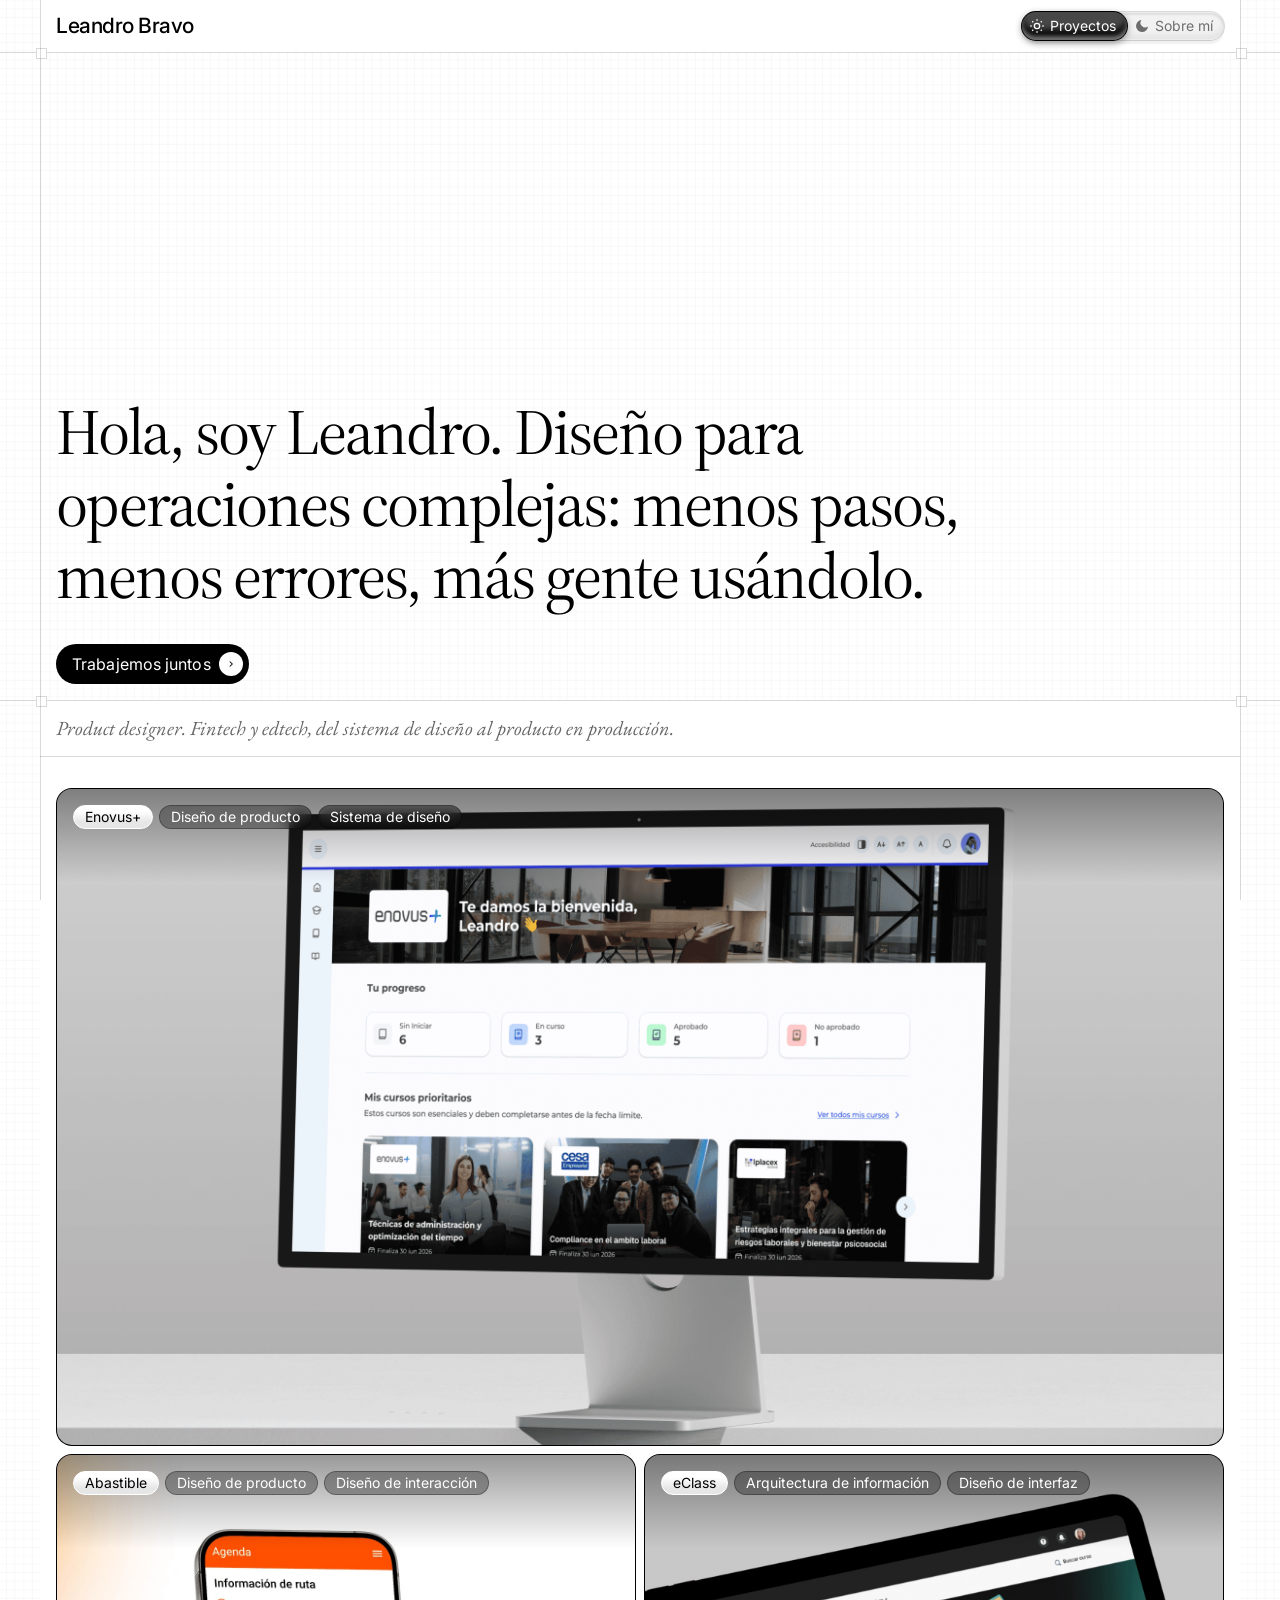
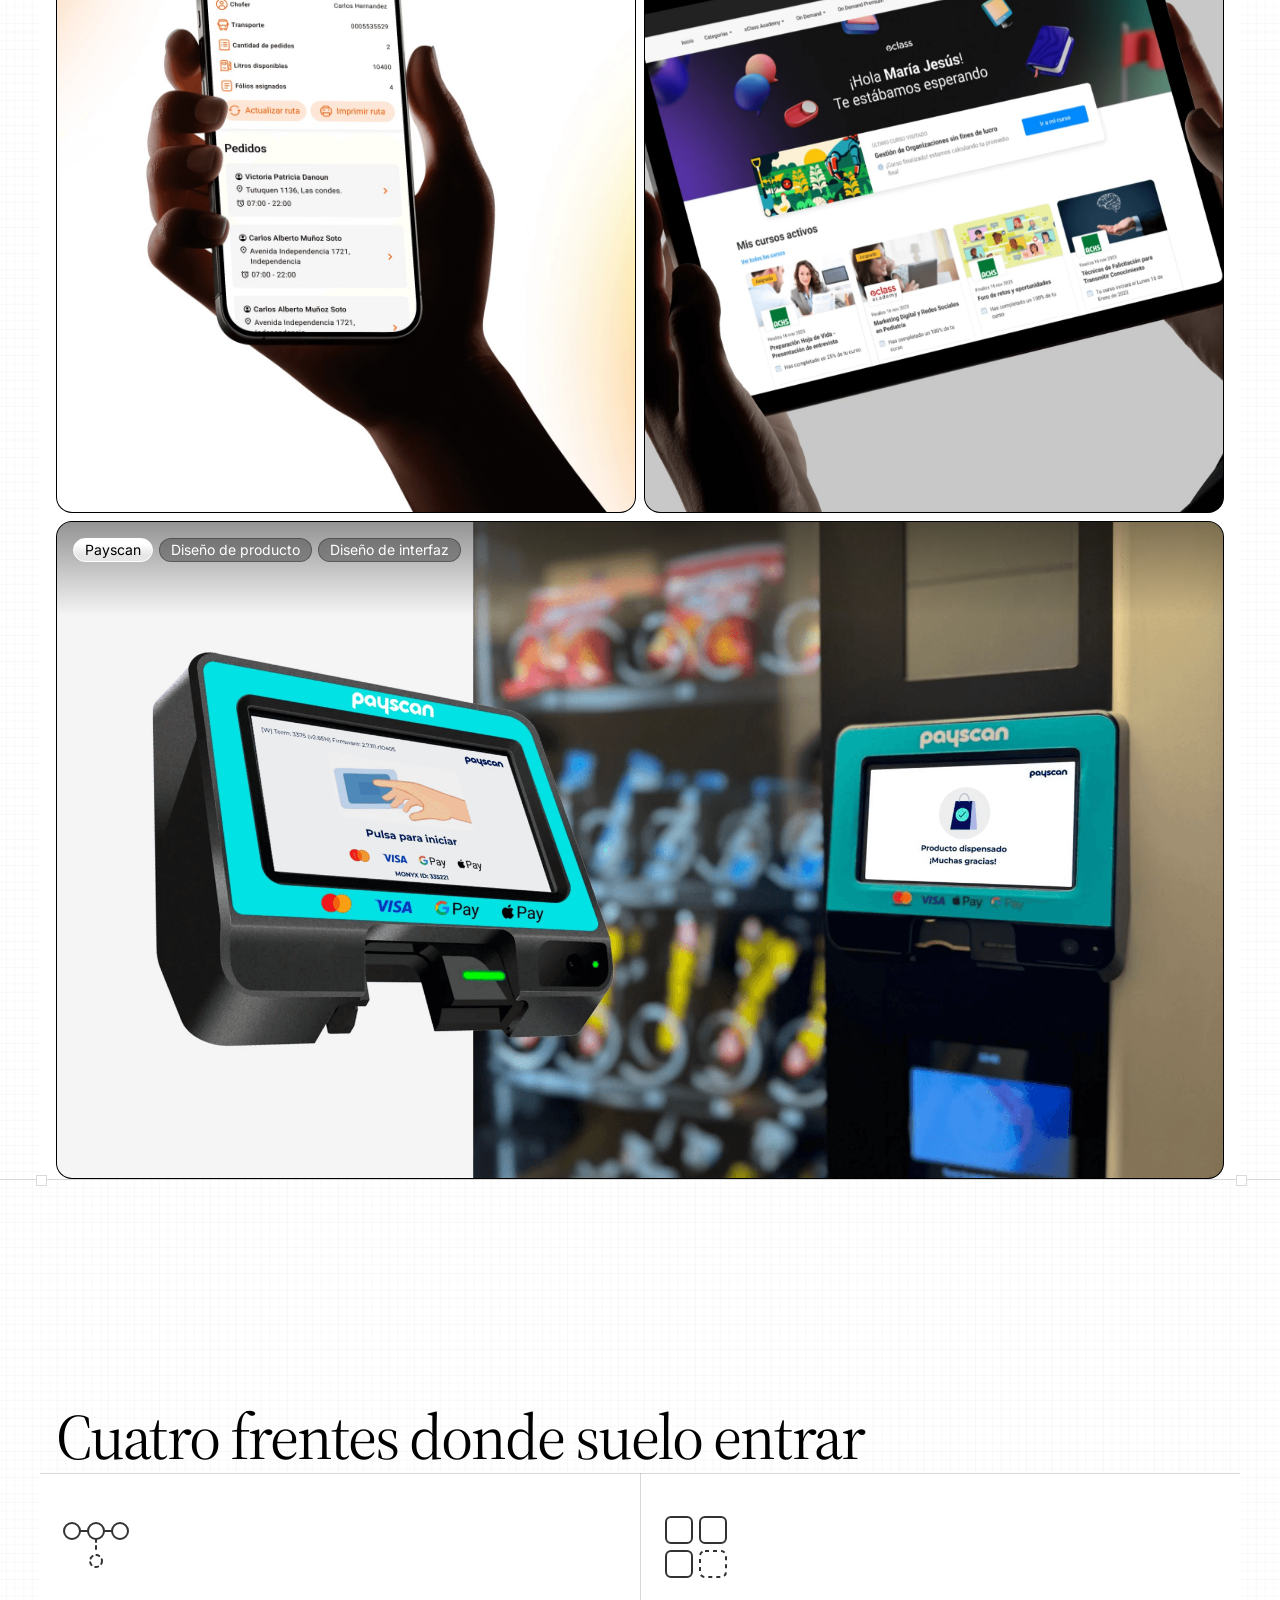
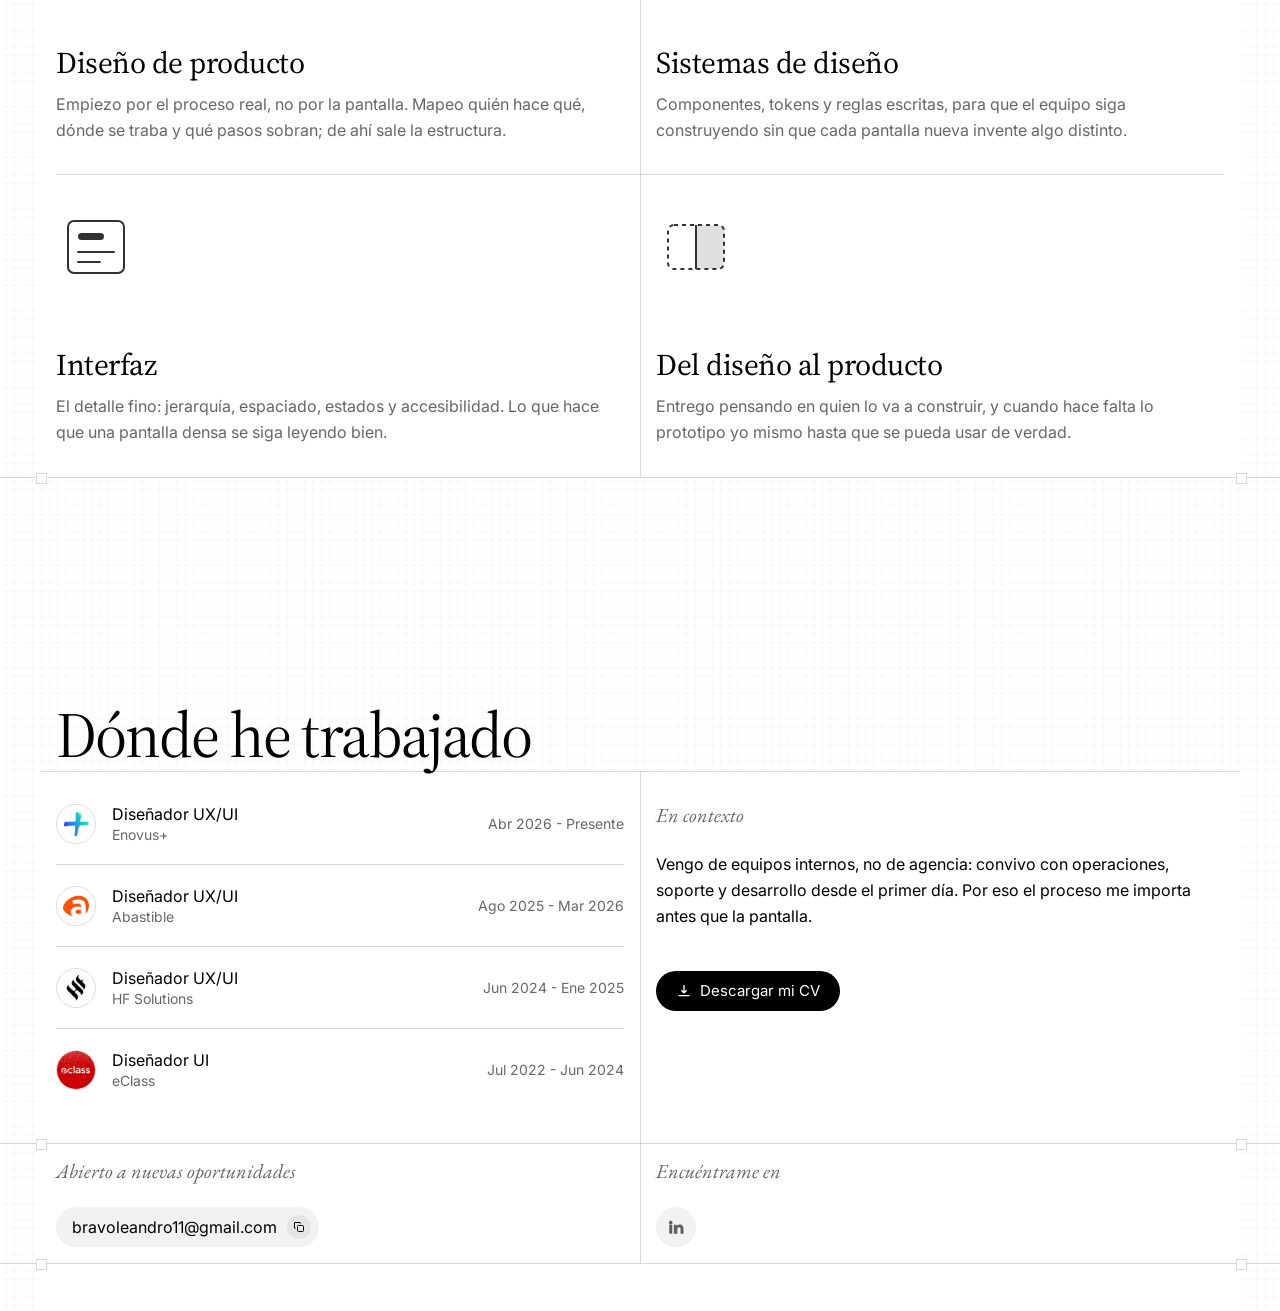
==== commit 97da6e32: "Logos del historial, botones sólidos y baja de la tira de clientes Los cuatro puestos del historial " ====
--- a/index.html
+++ b/index.html
@@ -127,8 +127,8 @@
   <!-- Cierre de la sección de casos -->
   <div class="rule" aria-hidden="true"></div>
 
-  <!-- Servicios: el titular deja ver la rejilla; el bloque 2x2 y la tira de
-       logos la tapan. Por eso el fondo va dentro, no en la sección entera. -->
+  <!-- Servicios: el titular deja ver la rejilla y el bloque 2x2 la tapa.
+       Por eso el fondo va dentro, no en la sección entera. -->
   <section class="section container">
     <h1 class="section-title" data-reveal>Cuatro frentes donde suelo entrar</h1>
 
@@ -186,22 +186,6 @@
       </div>
     </div>
 
-    <!-- ===== HE TRABAJADO CON =====
-         Oculto hasta que lleguen los logos de Leandro (eClass, Inexoos,
-         Abastible, Enovus+, La Masa Brava). Para activarlo: quita las dos
-         líneas de comentario de abajo y mete los <img> en img/.
-         Se dibujan a 48px de alto y en monocromo.
-
-    <div class="companies">
-      <p class="eyebrow">He trabajado con:</p>
-      <img src="img/eclass.svg" alt="eClass">
-      <img src="img/inexoos.svg" alt="Inexoos">
-      <img src="img/abastible.svg" alt="Abastible">
-      <img src="img/enovus.svg" alt="Enovus+">
-      <img src="img/la-masa-brava.svg" alt="La Masa Brava">
-    </div>
-    -->
-
     </div><!-- /bg-solid-block -->
   </section>
 
@@ -216,29 +200,29 @@
     <!-- ===== HISTORIAL =====
          Dos columnas: historial a la izquierda, contexto y CV a la derecha.
          Cada fila: avatar 40x40 (logo de la empresa), cargo, empresa y fechas.
-         Los avatares son provisionales: sustituye cada <svg class="avatar">
-         por <img class="avatar" src="img/logo-empresa.svg" alt="Empresa">. -->
+         Estas mismas cuatro filas están repetidas en about.html: si tocas una
+         empresa, una fecha o un logo, cámbialo en los dos sitios. -->
     <div class="bg-solid-block">
       <div class="split split--history">
         <div>
           <div class="timeline">
             <div class="timeline-row">
-              <svg class="avatar" viewBox="0 0 40 40" aria-hidden="true"><circle cx="20" cy="20" r="19" fill="none" stroke="currentColor" stroke-opacity=".25" stroke-dasharray="3 4"/></svg>
+              <img class="avatar" src="img/enovus.png" alt="">
               <div><div class="role">Diseñador UX/UI</div><div class="company">Enovus+</div></div>
               <div class="date">Abr 2026 - Presente</div>
             </div>
             <div class="timeline-row">
-              <svg class="avatar" viewBox="0 0 40 40" aria-hidden="true"><circle cx="20" cy="20" r="19" fill="none" stroke="currentColor" stroke-opacity=".25" stroke-dasharray="3 4"/></svg>
+              <img class="avatar" src="img/abastible.png" alt="">
               <div><div class="role">Diseñador UX/UI</div><div class="company">Abastible</div></div>
               <div class="date">Ago 2025 - Mar 2026</div>
             </div>
             <div class="timeline-row">
-              <svg class="avatar" viewBox="0 0 40 40" aria-hidden="true"><circle cx="20" cy="20" r="19" fill="none" stroke="currentColor" stroke-opacity=".25" stroke-dasharray="3 4"/></svg>
+              <img class="avatar" src="img/hf-solutions.png" alt="">
               <div><div class="role">Diseñador UX/UI</div><div class="company">HF Solutions</div></div>
               <div class="date">Jun 2024 - Ene 2025</div>
             </div>
             <div class="timeline-row">
-              <svg class="avatar" viewBox="0 0 40 40" aria-hidden="true"><circle cx="20" cy="20" r="19" fill="none" stroke="currentColor" stroke-opacity=".25" stroke-dasharray="3 4"/></svg>
+              <img class="avatar" src="img/eclass.png" alt="">
               <div><div class="role">Diseñador UI</div><div class="company">eClass</div></div>
               <div class="date">Jul 2022 - Jun 2024</div>
             </div>
--- a/style.css
+++ b/style.css
@@ -59,6 +59,10 @@
   --nav-idle: rgba(0,0,0,.55);
   --btn-bg: #f0f0f0;
   --btn-bg-hover: #e6e6e6;
+  /* Botón sólido: el color va al revés que la página (negro sobre claro).
+     El fondo y el texto salen de --fg y --bg, así que se dan vuelta solos en la
+     página oscura; aquí sólo hace falta decir a dónde va el hover. */
+  --btn-solid-hover: #2b2b2b;
   --tag-bg: rgba(0,0,0,.3);
   --tag-fg: #ffffff;
   --icon-bg: rgba(0,0,0,.05);
@@ -96,6 +100,8 @@
      así que el tono no cambia; sólo deja de verse lo de detrás. */
   --btn-bg: #1a1a1a;
   --btn-bg-hover: #292929;
+  /* Aquí el botón sólido queda blanco sobre negro, y el hover se va a gris. */
+  --btn-solid-hover: #d9d9d9;
   --tag-bg: rgba(255,255,255,.18);
   --tag-fg: #ffffff;
   --icon-bg: rgba(255,255,255,.08);
@@ -375,8 +381,10 @@
   height: 40px;
   margin-top: 32px;
   padding: 0 6px 0 16px;
-  background: var(--btn-bg);
-  color: var(--fg);
+  /* Sólido y al revés que la página: negro en la portada, blanco en Story.
+     Es el CTA principal del sitio y con el gris claro de antes se perdía. */
+  background: var(--fg);
+  color: var(--bg);
   border: none;
   border-radius: var(--radius-pill);
   font-family: var(--sans);
@@ -386,12 +394,14 @@
   cursor: pointer;
   transition: background .2s var(--ease);
 }
-.btn-pill:hover { background: var(--btn-bg-hover); }
+.btn-pill:hover { background: var(--btn-solid-hover); }
+/* El círculo también se da vuelta: sobre el botón negro va blanco con la
+   flecha oscura, que es lo que lo mantiene visible. */
 .btn-pill .arrow {
   display: flex; align-items: center; justify-content: center;
   width: 24px; height: 24px;
   border-radius: 50%;
-  background: var(--fg); color: var(--bg);
+  background: var(--bg); color: var(--fg);
   flex: none;
 }
 .btn-pill .arrow svg { width: 10px; height: 10px; }
@@ -403,9 +413,17 @@
 .hero--case { height: auto; min-height: 0; padding-top: calc(var(--header-h) + 96px); padding-bottom: 48px; }
 .hero--case .hero-inner { height: auto; padding: 0 var(--pad); justify-content: flex-start; }
 
-/* Mismo estilo que el botón de CV: es una acción secundaria, así que no lleva
-   el círculo oscuro del CTA principal para no competir con él. */
-.back-link { margin-top: 0; margin-bottom: 32px; }
+/* Volver es una acción secundaria: se queda en el gris neutro mientras el CTA
+   del hero y el de CV van en sólido. Si lo pusiéramos negro, lo más llamativo
+   de la página de caso sería el botón de salir. */
+/* Lleva las dos clases en el selector a propósito: `.cv-btn` se define más
+   abajo, así que con `.back-link` a secas ganaba el sólido por orden. */
+.cv-btn.back-link {
+  margin-top: 0; margin-bottom: 32px;
+  background: var(--btn-bg);
+  color: var(--fg);
+}
+.cv-btn.back-link:hover { background: var(--btn-bg-hover); }
 
 .case-title { max-width: none; margin-bottom: 32px; }
 
@@ -636,18 +654,6 @@
   line-height: 26px;
   color: var(--muted);
 }
-
-/* Empresas --------------------------------------------------------------- */
-
-.companies {
-  display: flex;
-  align-items: center;
-  gap: 20px;
-  height: 48px;
-  margin-top: 28px;
-}
-.companies .eyebrow { flex: none; width: 150px; margin-right: 11px; }
-.companies img { height: 48px; width: auto; }
 
 /* Galería horizontal ----------------------------------------------------- */
 
@@ -837,7 +843,18 @@
    izquierda resta los 20px de padding interno de la primera fila para que su
    texto arranque a la misma altura que el rótulo de la derecha. */
 .split--history > :first-child { padding-top: 12px; }
-.timeline-row img { width: 40px; height: 40px; border-radius: 50%; flex: none; }
+/* Los logos van recortados en círculo. `cover` evita que uno que no venga
+   cuadrado salga estirado: se recorta por el lado que sobra.
+   El filete es lo que hace que los logos sobre fondo blanco (Enovus+, HF,
+   Abastible) se lean como fichas y no como marcas flotando: sin él, en la
+   página clara sólo se ve el círculo de eClass y la fila queda despareja.
+   Para quitarlo, borra la línea del `border`. */
+.timeline-row img {
+  width: 40px; height: 40px; flex: none;
+  border-radius: 50%;
+  object-fit: cover;
+  border: 1px solid var(--line);
+}
 .timeline-row .role { font-size: 16px; line-height: 22px; }
 .timeline-row .company { font-size: 14px; line-height: 20px; color: var(--muted); }
 .timeline-row .date { margin-left: auto; font-size: 14px; color: var(--muted); flex: none; }
@@ -845,12 +862,16 @@
 .cv-btn {
   display: inline-flex; align-items: center; gap: 8px;
   height: 40px; margin-top: 24px; padding: 0 20px;
-  background: var(--btn-bg);
+  /* Sólido, igual que el CTA del hero: descargar el CV es la otra acción que
+     quieres que se vea. El `.back-link` de las páginas de caso usa esta misma
+     clase pero se queda en gris; su excepción está más arriba. */
+  background: var(--fg);
+  color: var(--bg);
   border-radius: var(--radius-pill);
   font-size: 15px;
   transition: background .2s var(--ease);
 }
-.cv-btn:hover { background: var(--btn-bg-hover); }
+.cv-btn:hover { background: var(--btn-solid-hover); }
 .cv-btn svg { width: 16px; height: 16px; }
 
 /* Sección final: titular abajo a la izquierda, collage ocupando la derecha.
@@ -900,8 +921,6 @@
   .site-footer::before, .split::before { display: none; }
   .final { padding-top: 72px; }
   .final-inner { min-height: 0; }
-  .companies { height: auto; flex-wrap: wrap; gap: 16px; padding: 24px 0; }
-  .companies .eyebrow { width: 100%; }
   .collage { display: none; }
 }
 
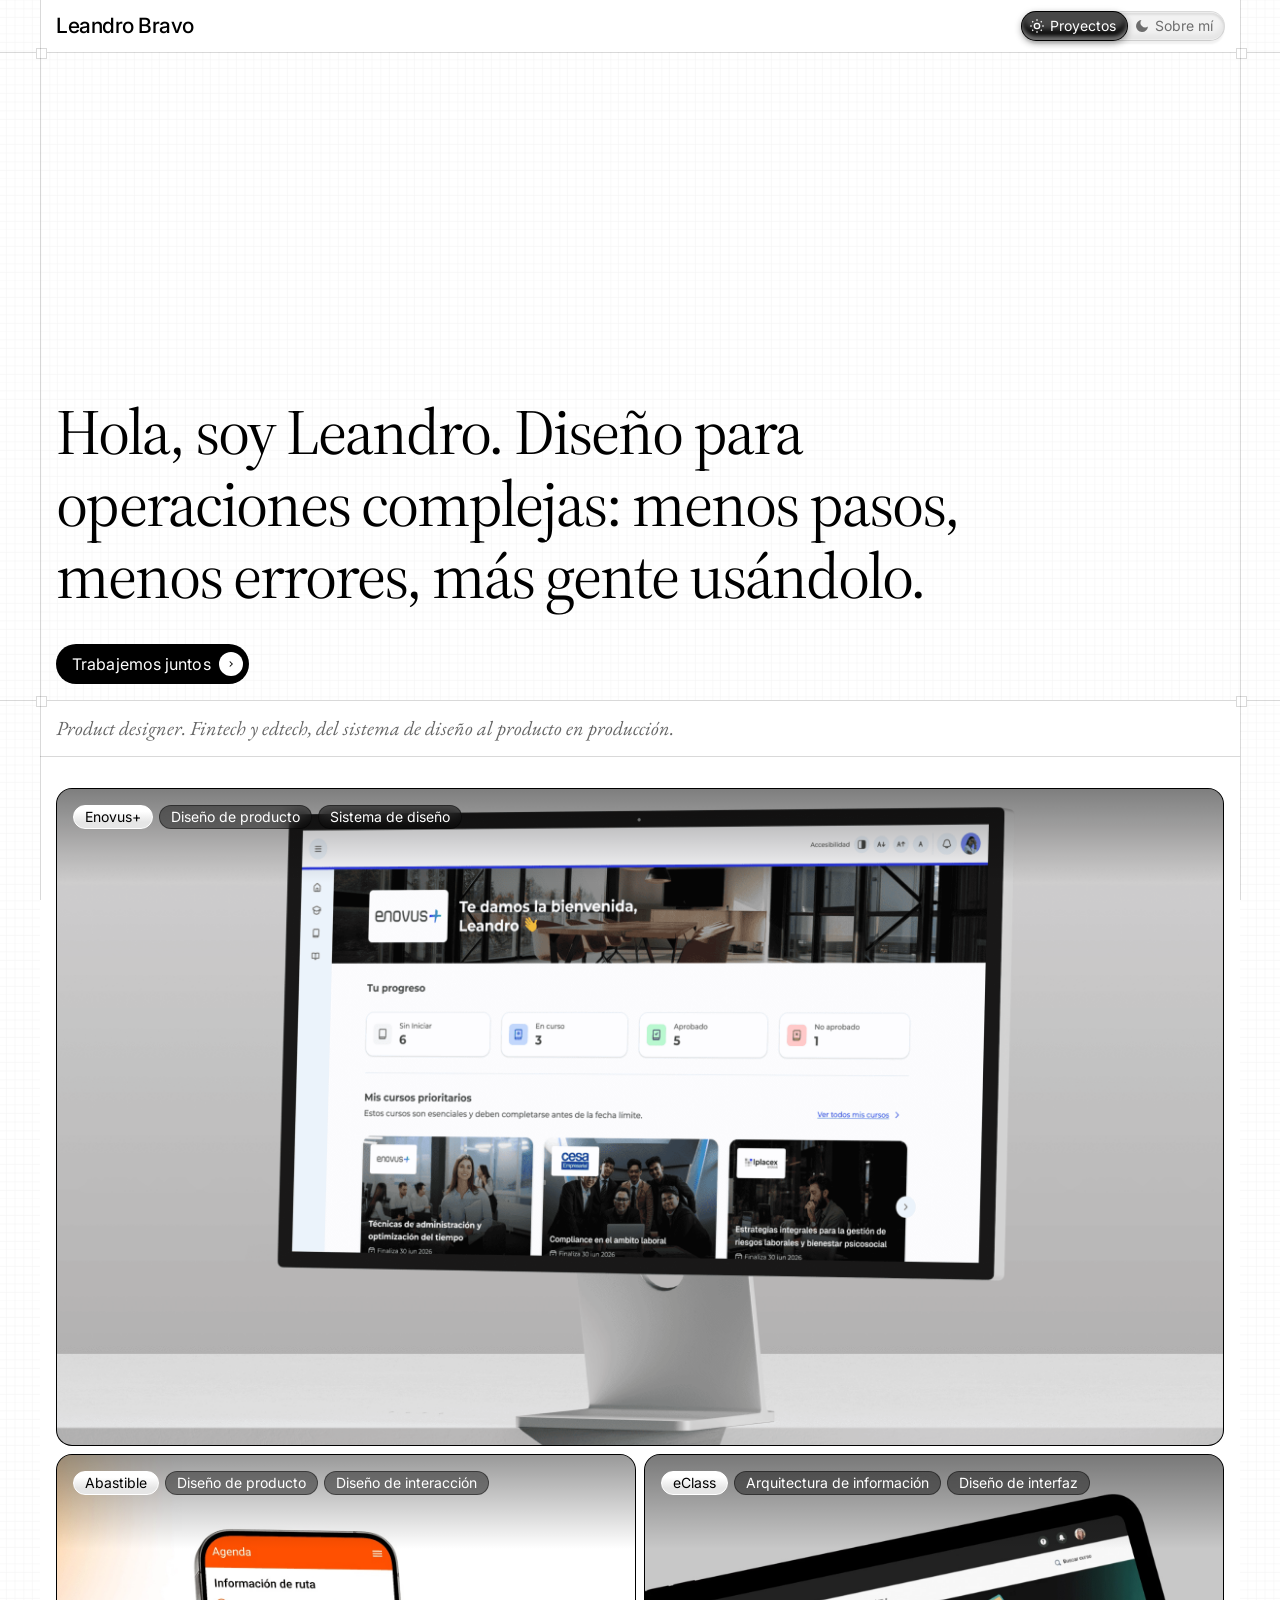
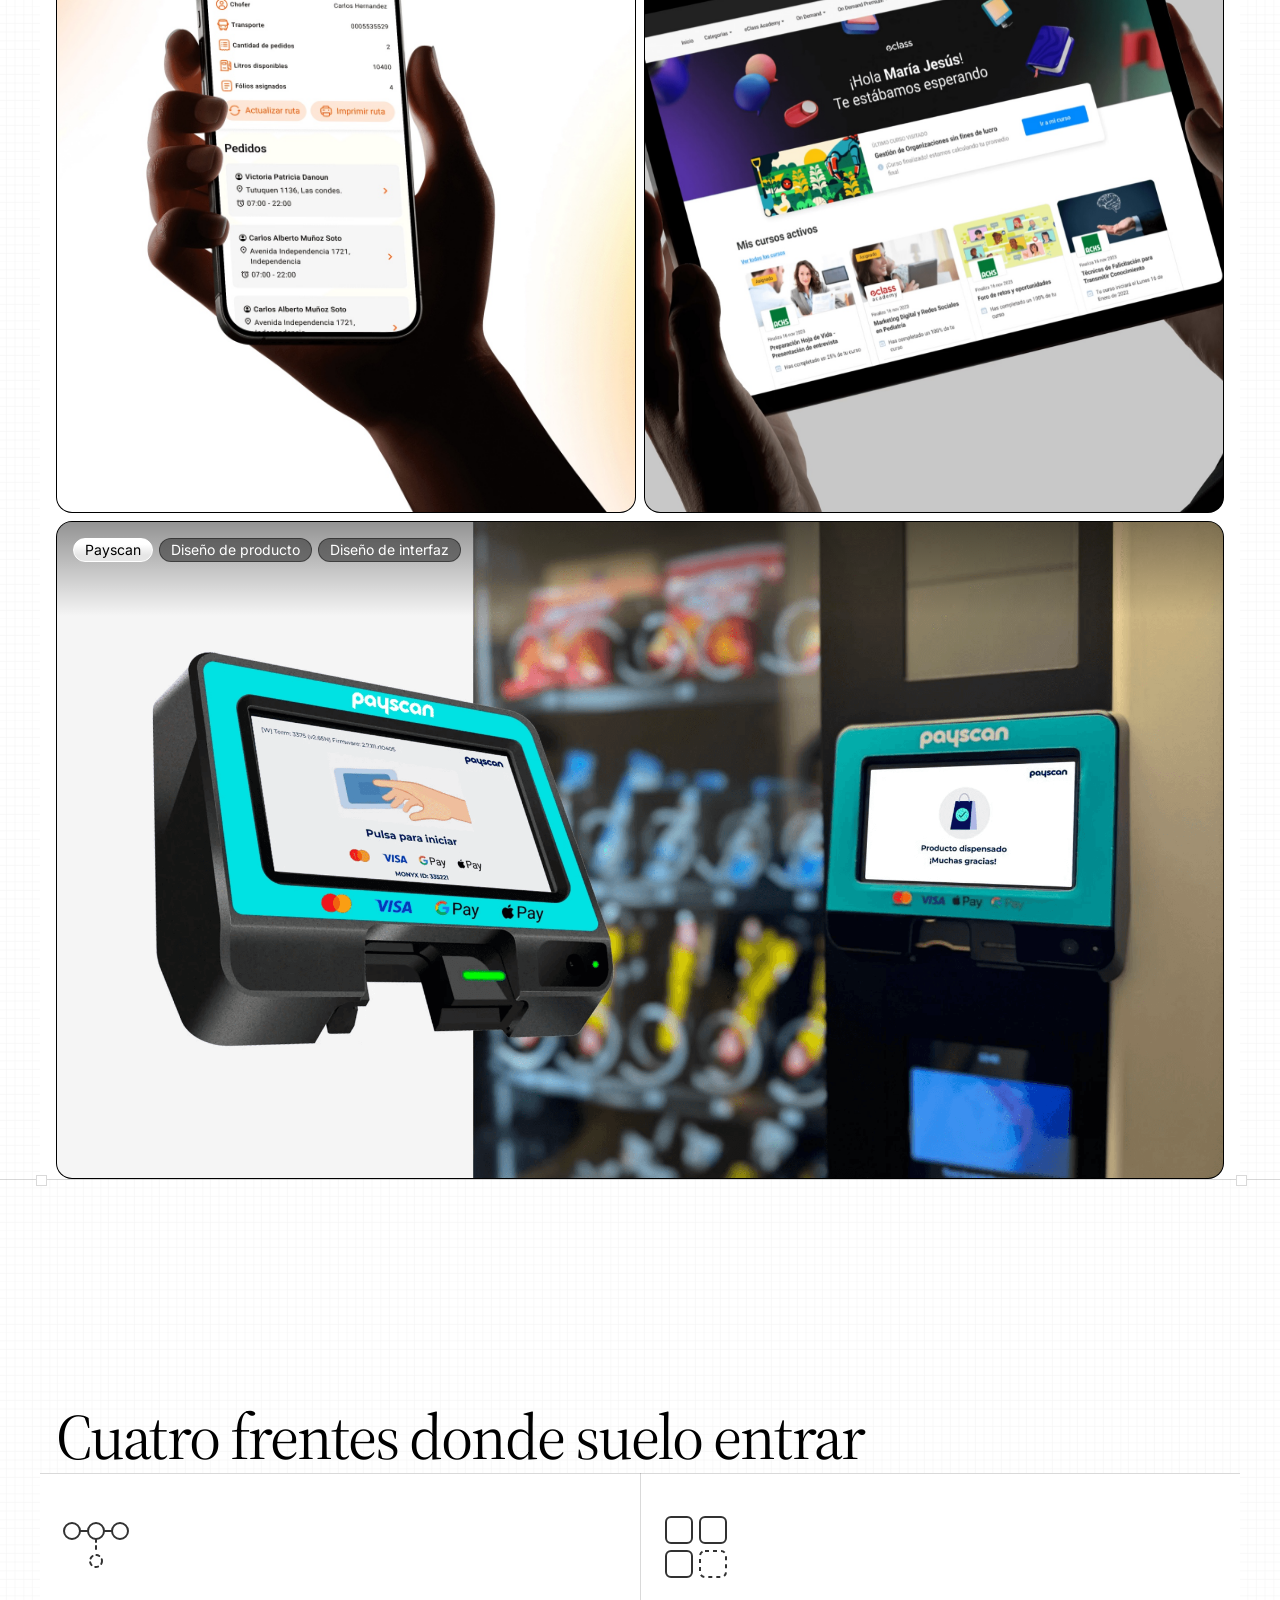
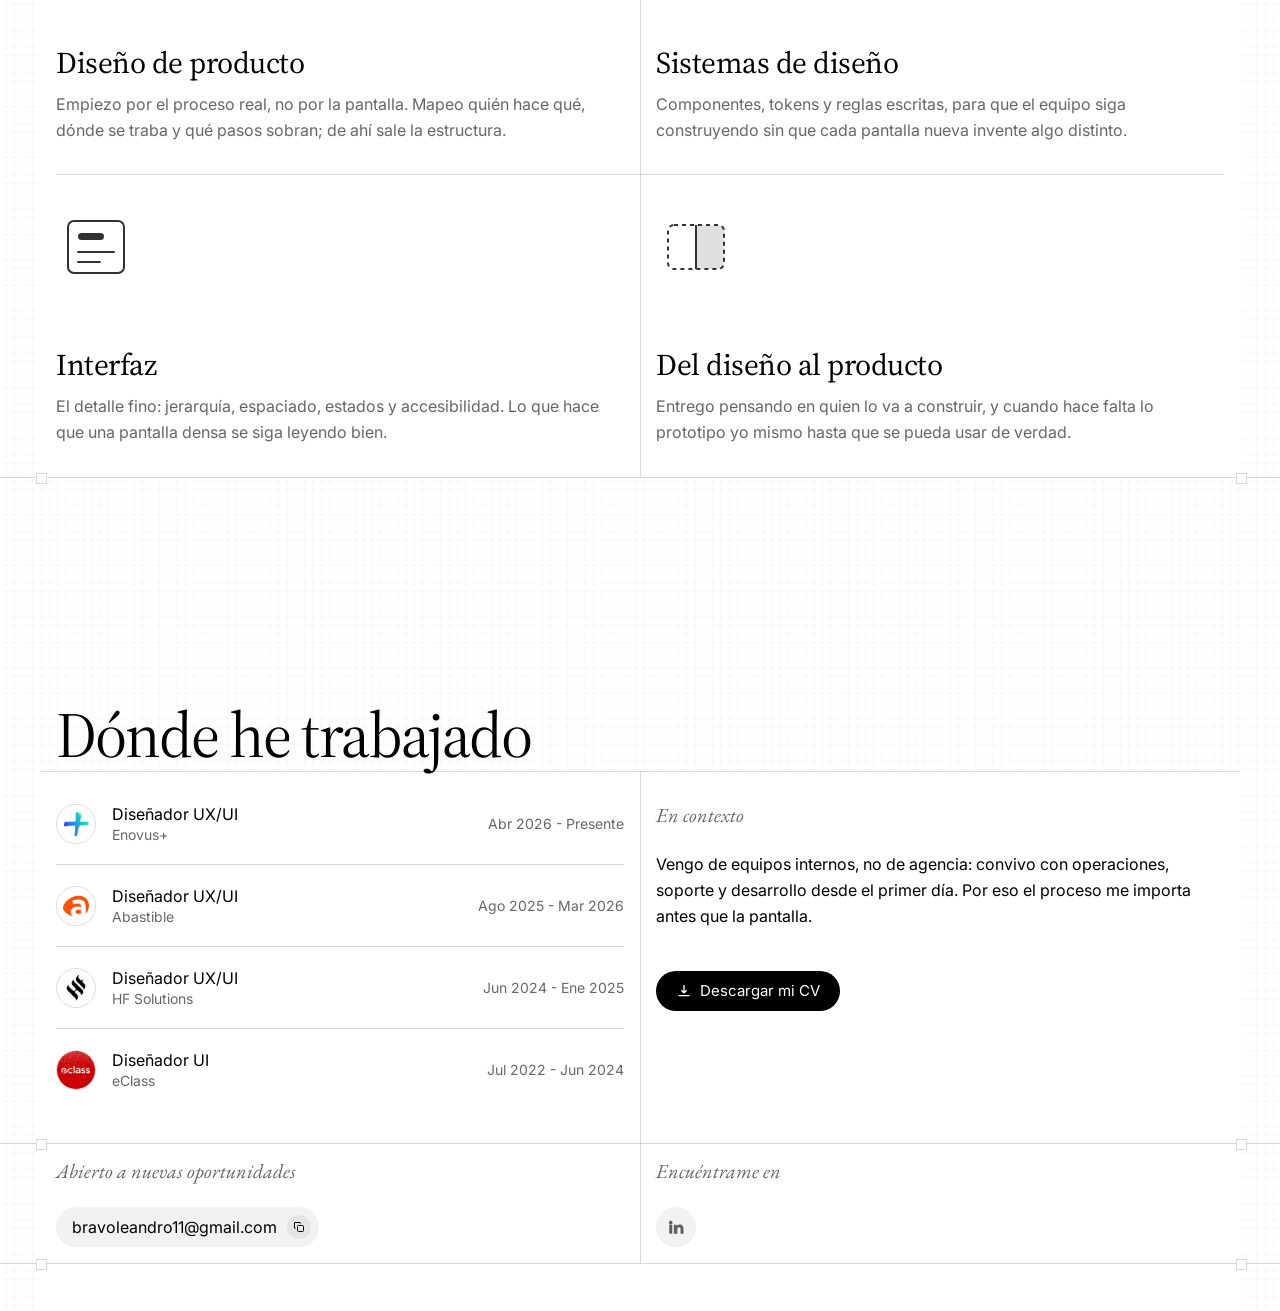
==== commit c3ae5e08: "Rendimiento y accesibilidad: carga diferida, medidas, contraste, foco y jerarquía Primer bloque de l" ====
--- a/index.html
+++ b/index.html
@@ -91,7 +91,7 @@
              encuadre centrado (por defecto) el iMac entra entero. Si cambias la
              imagen y queda mal encuadrada, añade style="object-position: 50% N%"
              al <img>: 0% enseña el borde de arriba, 100% el de abajo. -->
-        <img src="img/enovus-portada.png" alt="Enovus+ LMS">
+        <img src="img/enovus-portada.png" alt="Enovus+ LMS" width="2400" height="1800">
       </a>
 
       <a class="work-card half" href="abastible.html">
@@ -100,7 +100,7 @@
           <span class="tag">Diseño de producto</span>
           <span class="tag">Diseño de interacción</span>
         </div>
-        <img src="img/abastible-portada.jpg" alt="Abastible VGTR">
+        <img src="img/abastible-portada.jpg" alt="Abastible VGTR" width="2000" height="1468" loading="lazy" decoding="async">
       </a>
 
       <a class="work-card half" href="eclass.html">
@@ -109,7 +109,7 @@
           <span class="tag">Arquitectura de información</span>
           <span class="tag">Diseño de interfaz</span>
         </div>
-        <img src="img/eclass-portada.jpg" alt="eClass On Demand">
+        <img src="img/eclass-portada.jpg" alt="eClass On Demand" width="2336" height="1726" loading="lazy" decoding="async">
       </a>
 
       <a class="work-card" href="payscan.html">
@@ -118,7 +118,7 @@
           <span class="tag">Diseño de producto</span>
           <span class="tag">Diseño de interfaz</span>
         </div>
-        <img src="img/payscan-pos.png" alt="Payscan">
+        <img src="img/payscan-pos.png" alt="Payscan" width="2048" height="1331" loading="lazy" decoding="async">
       </a>
 
     </div>
@@ -130,7 +130,7 @@
   <!-- Servicios: el titular deja ver la rejilla y el bloque 2x2 la tapa.
        Por eso el fondo va dentro, no en la sección entera. -->
   <section class="section container">
-    <h1 class="section-title" data-reveal>Cuatro frentes donde suelo entrar</h1>
+    <h2 class="section-title" data-reveal>Cuatro frentes donde suelo entrar</h2>
 
     <div class="rule rule--inset" aria-hidden="true"></div>
     <div class="bg-solid-block">
@@ -193,7 +193,7 @@
   <div class="rule" aria-hidden="true"></div>
 
   <section class="section container">
-    <h1 class="section-title section-title--sm" data-reveal>Dónde he trabajado</h1>
+    <h2 class="section-title section-title--sm" data-reveal>Dónde he trabajado</h2>
     <!-- Filete bajo el titular (ancho de contenedor, sin marcadores) -->
     <div class="rule rule--inset" aria-hidden="true"></div>
 
@@ -207,22 +207,22 @@
         <div>
           <div class="timeline">
             <div class="timeline-row">
-              <img class="avatar" src="img/enovus.png" alt="">
+              <img class="avatar" src="img/enovus.png" alt="" width="400" height="400" loading="lazy" decoding="async">
               <div><div class="role">Diseñador UX/UI</div><div class="company">Enovus+</div></div>
               <div class="date">Abr 2026 - Presente</div>
             </div>
             <div class="timeline-row">
-              <img class="avatar" src="img/abastible.png" alt="">
+              <img class="avatar" src="img/abastible.png" alt="" width="400" height="400" loading="lazy" decoding="async">
               <div><div class="role">Diseñador UX/UI</div><div class="company">Abastible</div></div>
               <div class="date">Ago 2025 - Mar 2026</div>
             </div>
             <div class="timeline-row">
-              <img class="avatar" src="img/hf-solutions.png" alt="">
+              <img class="avatar" src="img/hf-solutions.png" alt="" width="400" height="400" loading="lazy" decoding="async">
               <div><div class="role">Diseñador UX/UI</div><div class="company">HF Solutions</div></div>
               <div class="date">Jun 2024 - Ene 2025</div>
             </div>
             <div class="timeline-row">
-              <img class="avatar" src="img/eclass.png" alt="">
+              <img class="avatar" src="img/eclass.png" alt="" width="200" height="200" loading="lazy" decoding="async">
               <div><div class="role">Diseñador UI</div><div class="company">eClass</div></div>
               <div class="date">Jul 2022 - Jun 2024</div>
             </div>
--- a/style.css
+++ b/style.css
@@ -63,7 +63,10 @@
      El fondo y el texto salen de --fg y --bg, así que se dan vuelta solos en la
      página oscura; aquí sólo hace falta decir a dónde va el hover. */
   --btn-solid-hover: #2b2b2b;
-  --tag-bg: rgba(0,0,0,.3);
+  /* .42 y no .3: las etiquetas van en blanco sobre capturas claras y con el
+     velo anterior el contraste quedaba en 3,9:1 sobre la de Abastible y 4,2:1
+     sobre la de Payscan, por debajo del 4,5:1 que pide WCAG AA. */
+  --tag-bg: rgba(0,0,0,.42);
   --tag-fg: #ffffff;
   --icon-bg: rgba(0,0,0,.05);
   --icon-hover: rgba(0,0,0,.1);
@@ -111,6 +114,23 @@
 * { box-sizing: border-box; }
 html { scroll-behavior: smooth; }
 
+/* Foco de teclado --------------------------------------------------------- */
+
+/* Quien navega con el tabulador necesita ver dónde está. El anillo sale del
+   color del texto, así que se pinta negro en las páginas claras y blanco en la
+   oscura sin escribir dos reglas; el `offset` lo saca fuera del elemento, que
+   es lo que lo hace visible también sobre los botones sólidos.
+   `:focus-visible` y no `:focus`: el anillo aparece con el teclado, no al
+   hacer clic con el ratón. */
+a:focus-visible,
+button:focus-visible {
+  outline: 2px solid var(--fg);
+  outline-offset: 3px;
+}
+/* Las tarjetas de caso son grandes y llevan esquinas redondeadas: un poco más
+   de aire para que el anillo no parezca pegado a la imagen. */
+.work-card:focus-visible { outline-offset: 5px; }
+
 /* Rejilla de fondo: mismo mosaico que el original — SVG de 127px con trazos
    de 2px, dibujado a 25.5px. Al reducirse, los trazos quedan en ~0.4px y el
    navegador los suaviza: de ahí el gris tan tenue. Reproducirlo con líneas
@@ -379,6 +399,9 @@
   align-items: center;
   gap: 8px;
   height: 40px;
+  /* El hero es una columna flexible: sin esto, en móvil el navegador se queda
+     sin alto y encoge el botón de 40px a 24. `none` le prohíbe encogerse. */
+  flex: none;
   margin-top: 32px;
   padding: 0 6px 0 16px;
   /* Sólido y al revés que la página: negro en la portada, blanco en Story.
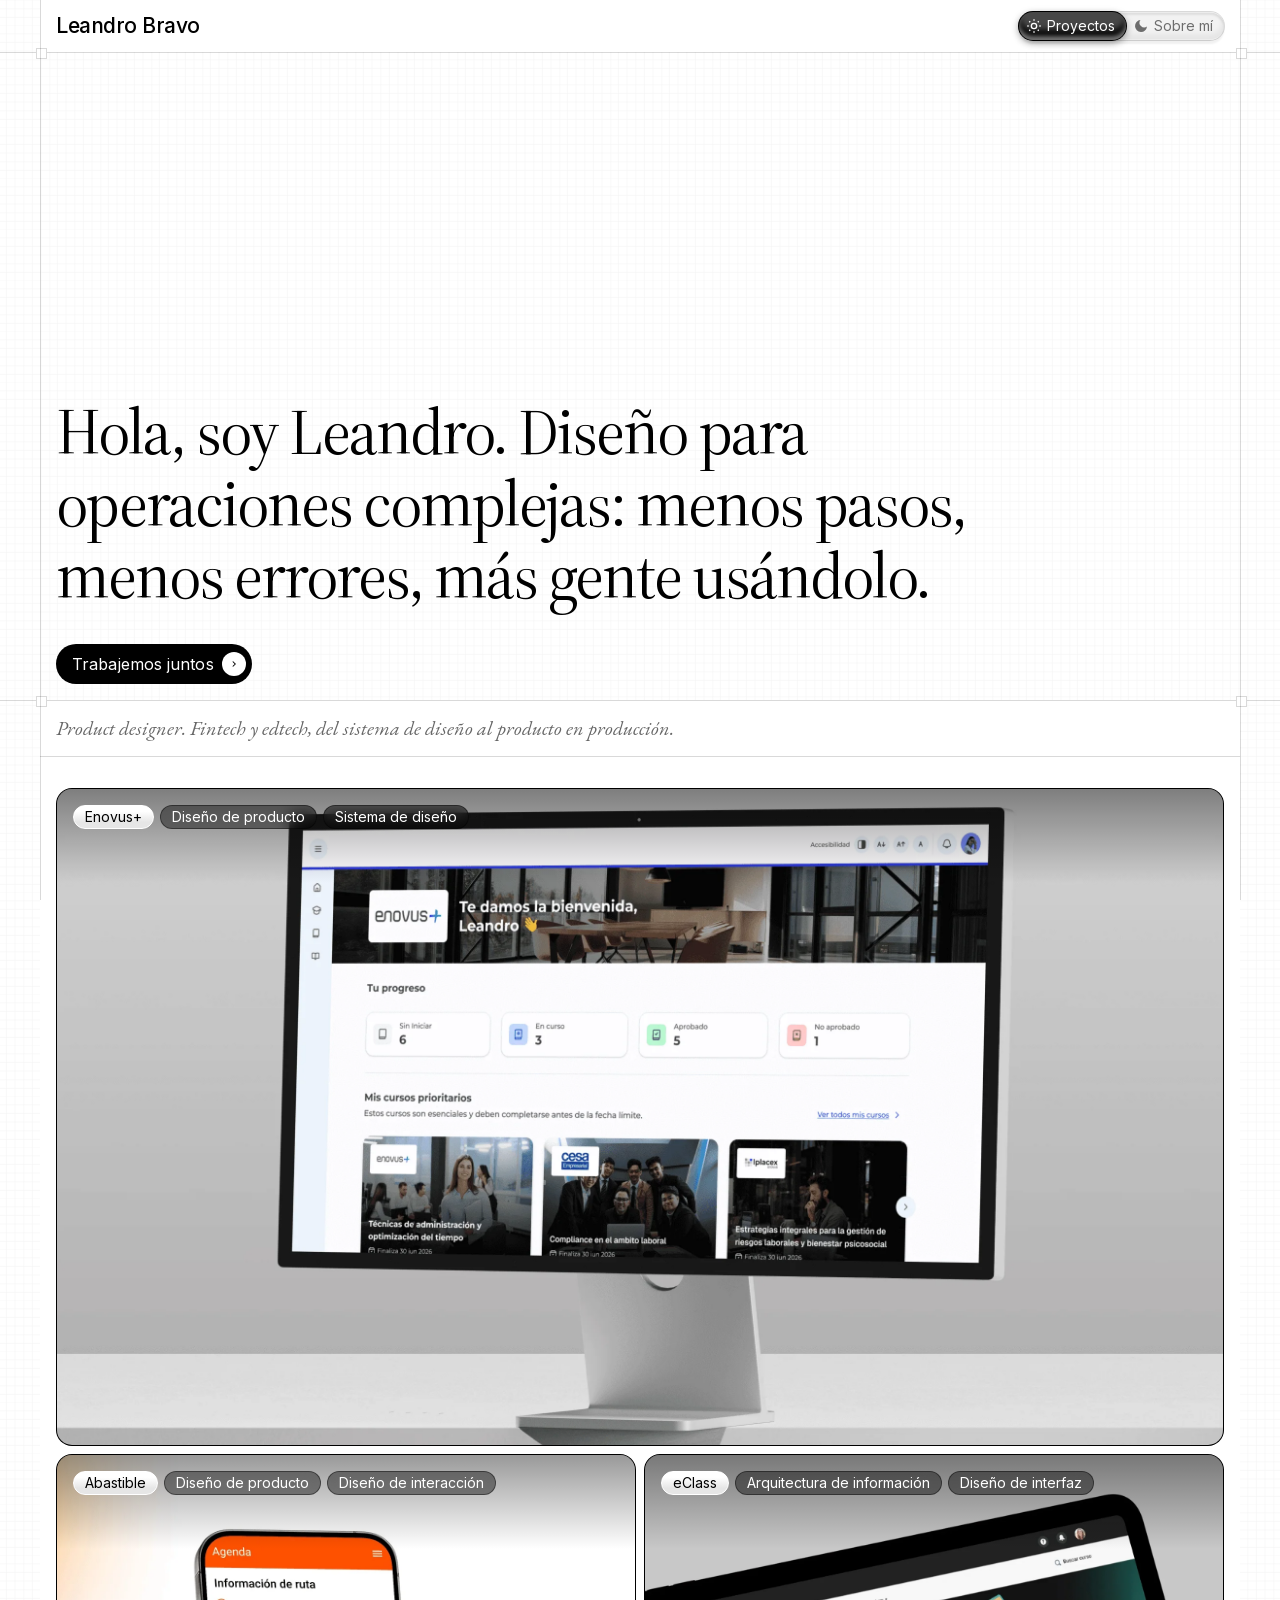
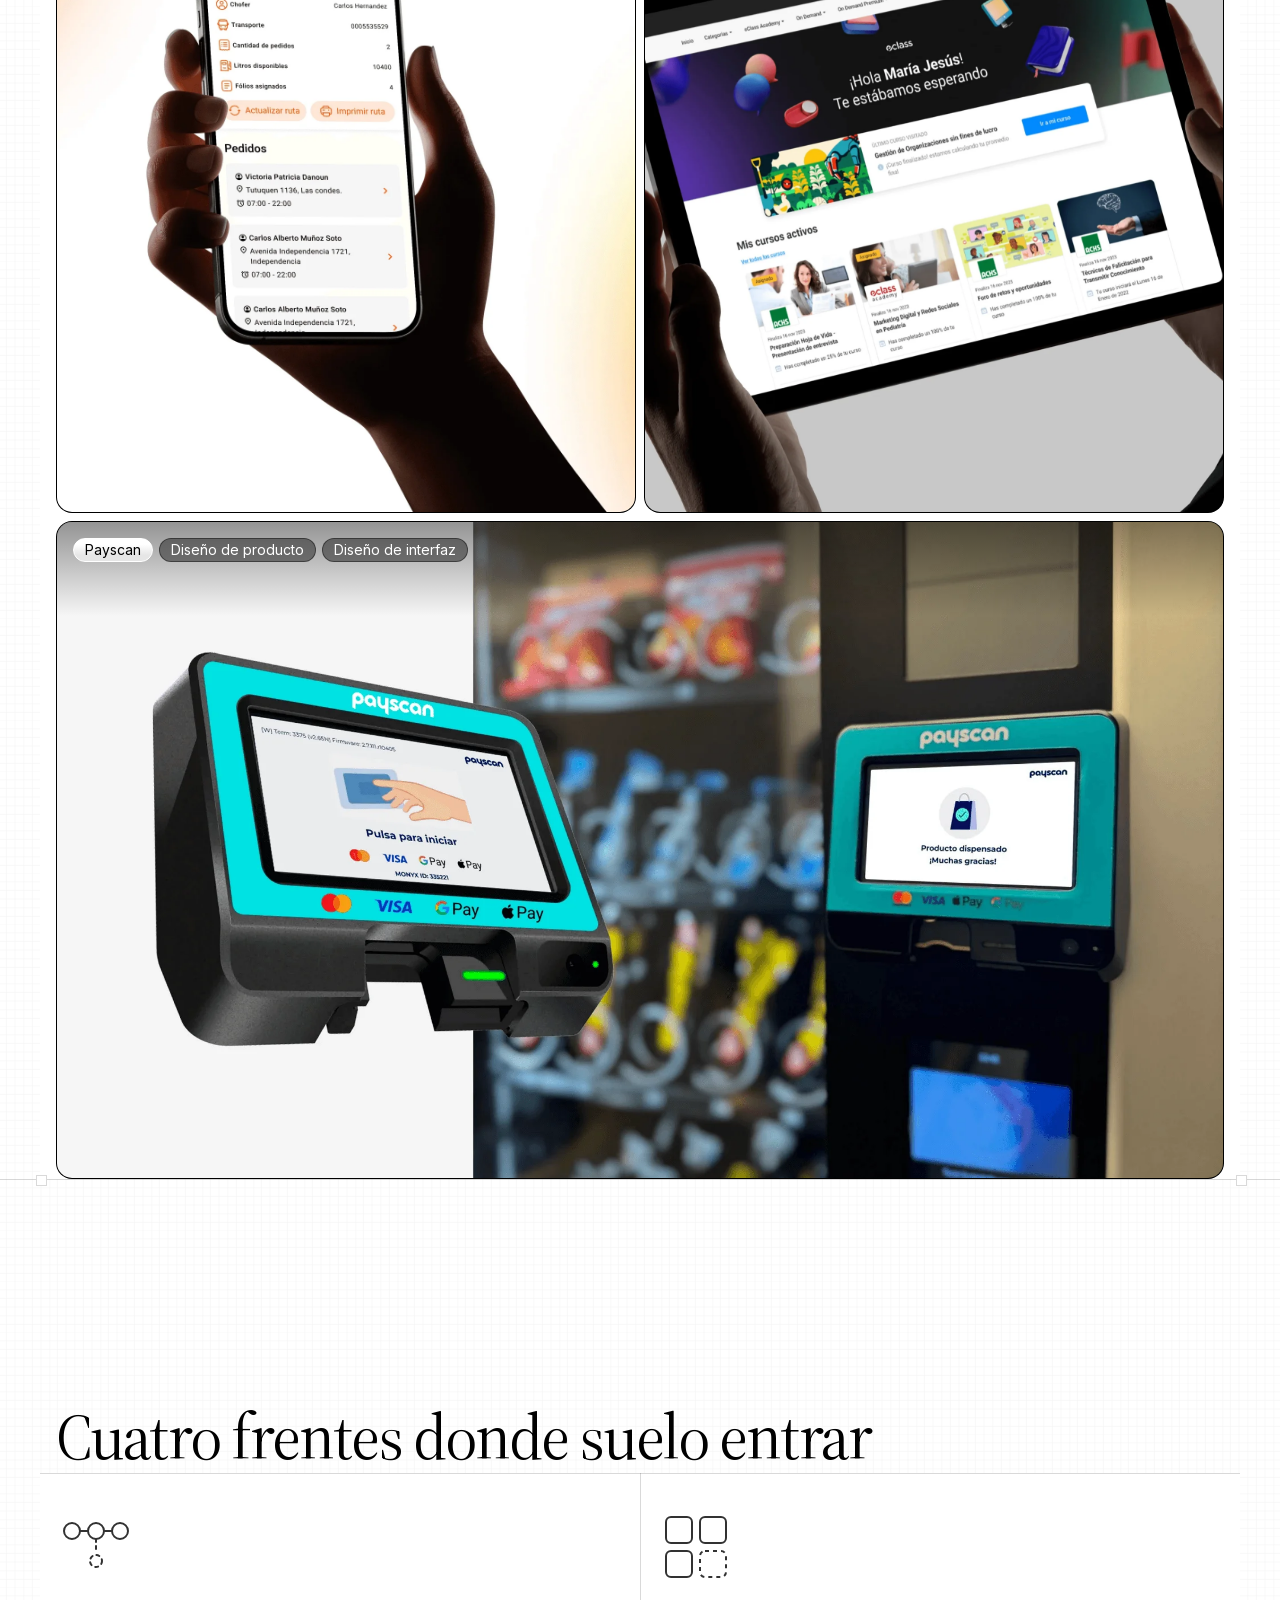
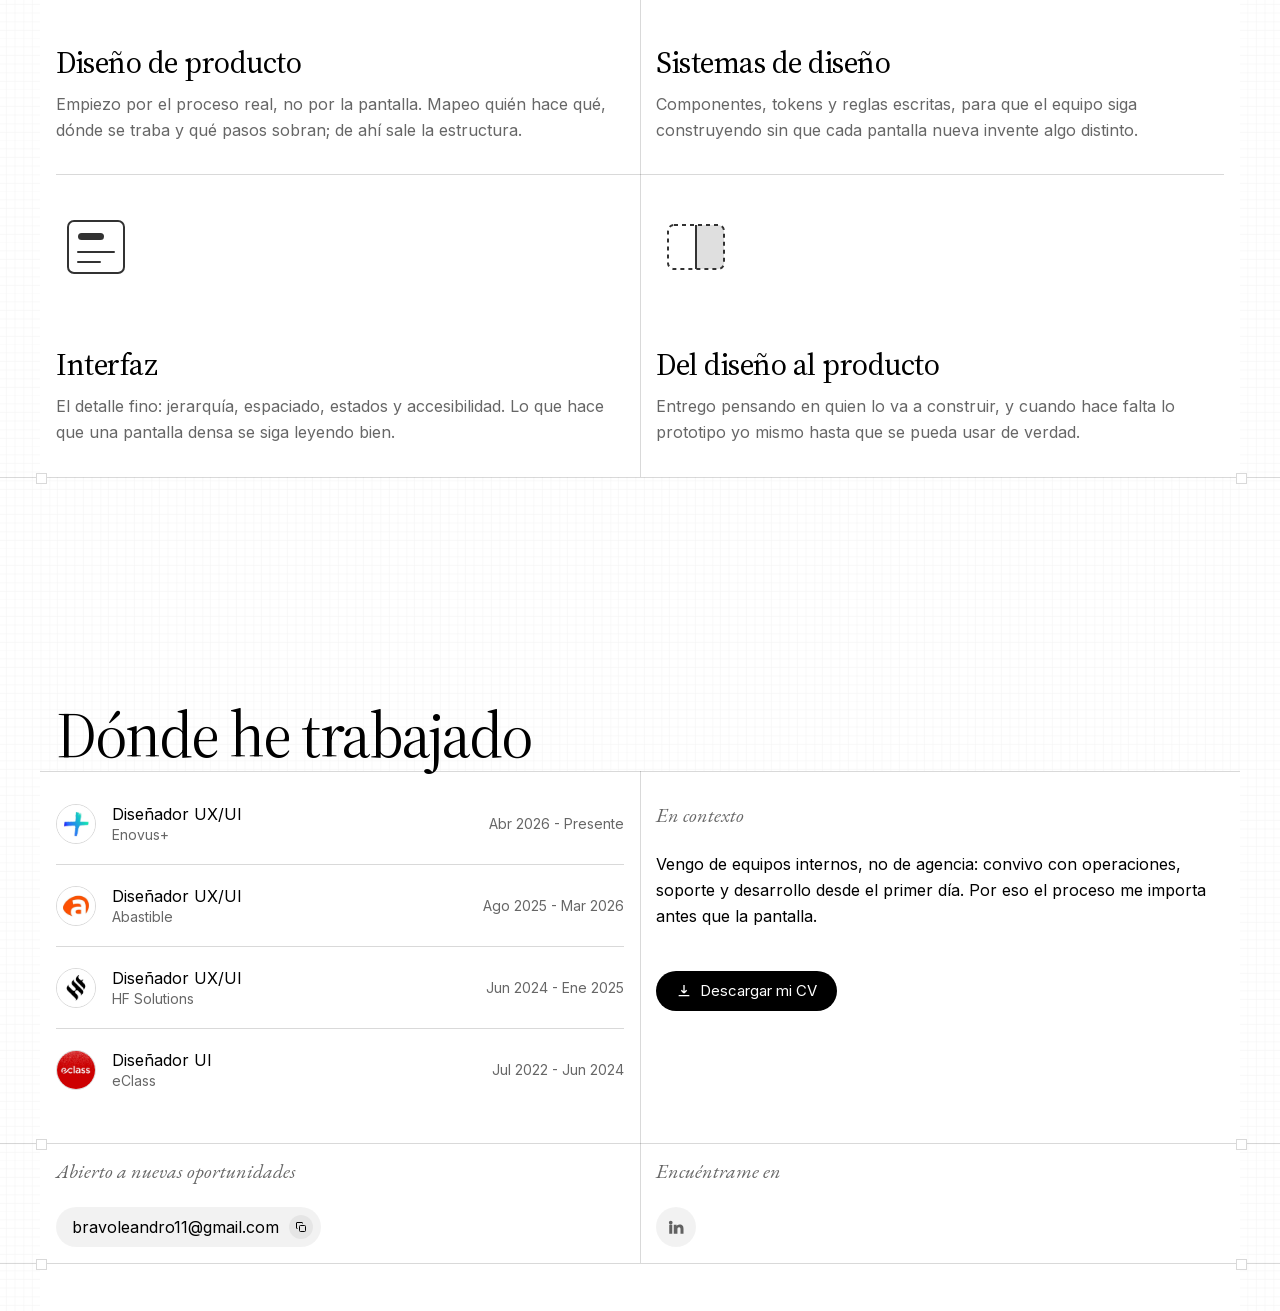
==== commit dedeec80: "Peso, tipografías propias y metadatos: segundo bloque de la revisión Imágenes a WebP. Las 22 imágene" ====
--- a/index.html
+++ b/index.html
@@ -7,17 +7,61 @@
 <link rel="stylesheet" href="style.css">
 <meta name="description" content="Product designer. Diseño para operaciones complejas: menos pasos, menos errores, más gente usándolo. Casos en formación corporativa, energía y medios de pago.">
 <link rel="icon" href="favicon.svg" type="image/svg+xml">
+<link rel="canonical" href="https://leandropov.github.io/">
+<meta name="theme-color" content="#ffffff">
+<!-- Las dos fuentes del primer pantallazo, pedidas ya: si no, el
+     navegador no las descubre hasta haber leído style.css entero.
+     `crossorigin` es obligatorio aunque sean del propio sitio: las
+     fuentes siempre se piden en modo CORS y sin él se bajan dos veces. -->
+<link rel="preload" href="fonts/source-serif-4-normal.woff2" as="font" type="font/woff2" crossorigin>
+<link rel="preload" href="fonts/inter-normal.woff2" as="font" type="font/woff2" crossorigin>
 <!-- Open Graph: la tarjeta que se ve al pegar el enlace en LinkedIn, WhatsApp
      o un correo. Las URLs son absolutas por obligación del formato; si algún
-     día pones dominio propio, hay que cambiar el dominio en las 6 páginas. -->
+     día pones dominio propio, hay que cambiar el dominio aquí y en el
+     <link rel="canonical">, en las 6 páginas y en sitemap.xml. -->
 <meta property="og:type" content="website">
 <meta property="og:site_name" content="Leandro Bravo">
-<meta property="og:locale" content="es_ES">
+<meta property="og:locale" content="es">
 <meta property="og:title" content="Leandro Bravo | Product designer">
 <meta property="og:description" content="Product designer. Diseño para operaciones complejas: menos pasos, menos errores, más gente usándolo. Casos en formación corporativa, energía y medios de pago.">
 <meta property="og:url" content="https://leandropov.github.io/">
-<meta property="og:image" content="https://leandropov.github.io/img/enovus-portada.png">
+<meta property="og:image" content="https://leandropov.github.io/img/og-card.png">
+<meta property="og:image:width" content="1200">
+<meta property="og:image:height" content="630">
+<meta property="og:image:alt" content="Leandro Bravo, product designer">
 <meta name="twitter:card" content="summary_large_image">
+<!-- Datos estructurados: le dice a Google y a los buscadores con IA quién
+     eres, en un formato que entienden sin adivinar. No lleva el correo a
+     propósito: ya está visible en el pie para quien lo necesite, y aquí sólo
+     serviría para que lo recogieran los robots de spam más cómodamente. -->
+<script type="application/ld+json">
+{
+  "@context": "https://schema.org",
+  "@type": "Person",
+  "@id": "https://leandropov.github.io/#leandro",
+  "name": "Leandro Bravo",
+  "givenName": "Leandro",
+  "familyName": "Bravo",
+  "url": "https://leandropov.github.io/",
+  "image": "https://leandropov.github.io/img/leandro.webp",
+  "jobTitle": "Product designer",
+  "description": "Product designer. Diseño para operaciones complejas: menos pasos, menos errores, más gente usándolo. Casos en formación corporativa, energía y medios de pago.",
+  "worksFor": {
+    "@type": "Organization",
+    "name": "Enovus+"
+  },
+  "knowsAbout": [
+    "Diseño de producto",
+    "Sistemas de diseño",
+    "Arquitectura de información",
+    "Diseño de interfaz",
+    "Accesibilidad"
+  ],
+  "sameAs": [
+    "https://www.linkedin.com/in/leandro-bravo/"
+  ]
+}
+</script>
 </head>
 <body class="theme-light">
 <!-- ==========================================================================
@@ -91,7 +135,7 @@
              encuadre centrado (por defecto) el iMac entra entero. Si cambias la
              imagen y queda mal encuadrada, añade style="object-position: 50% N%"
              al <img>: 0% enseña el borde de arriba, 100% el de abajo. -->
-        <img src="img/enovus-portada.png" alt="Enovus+ LMS" width="2400" height="1800">
+        <img src="img/enovus-portada.webp" alt="Enovus+ LMS" width="2400" height="1800">
       </a>
 
       <a class="work-card half" href="abastible.html">
@@ -100,7 +144,7 @@
           <span class="tag">Diseño de producto</span>
           <span class="tag">Diseño de interacción</span>
         </div>
-        <img src="img/abastible-portada.jpg" alt="Abastible VGTR" width="2000" height="1468" loading="lazy" decoding="async">
+        <img src="img/abastible-portada.webp" alt="Abastible VGTR" width="2000" height="1468" loading="lazy" decoding="async">
       </a>
 
       <a class="work-card half" href="eclass.html">
@@ -109,7 +153,7 @@
           <span class="tag">Arquitectura de información</span>
           <span class="tag">Diseño de interfaz</span>
         </div>
-        <img src="img/eclass-portada.jpg" alt="eClass On Demand" width="2336" height="1726" loading="lazy" decoding="async">
+        <img src="img/eclass-portada.webp" alt="eClass On Demand" width="2336" height="1726" loading="lazy" decoding="async">
       </a>
 
       <a class="work-card" href="payscan.html">
@@ -118,7 +162,7 @@
           <span class="tag">Diseño de producto</span>
           <span class="tag">Diseño de interfaz</span>
         </div>
-        <img src="img/payscan-pos.png" alt="Payscan" width="2048" height="1331" loading="lazy" decoding="async">
+        <img src="img/payscan-pos.webp" alt="Payscan" width="2048" height="1331" loading="lazy" decoding="async">
       </a>
 
     </div>
@@ -207,22 +251,22 @@
         <div>
           <div class="timeline">
             <div class="timeline-row">
-              <img class="avatar" src="img/enovus.png" alt="" width="400" height="400" loading="lazy" decoding="async">
+              <img class="avatar" src="img/enovus.webp" alt="" width="400" height="400" loading="lazy" decoding="async">
               <div><div class="role">Diseñador UX/UI</div><div class="company">Enovus+</div></div>
               <div class="date">Abr 2026 - Presente</div>
             </div>
             <div class="timeline-row">
-              <img class="avatar" src="img/abastible.png" alt="" width="400" height="400" loading="lazy" decoding="async">
+              <img class="avatar" src="img/abastible.webp" alt="" width="400" height="400" loading="lazy" decoding="async">
               <div><div class="role">Diseñador UX/UI</div><div class="company">Abastible</div></div>
               <div class="date">Ago 2025 - Mar 2026</div>
             </div>
             <div class="timeline-row">
-              <img class="avatar" src="img/hf-solutions.png" alt="" width="400" height="400" loading="lazy" decoding="async">
+              <img class="avatar" src="img/hf-solutions.webp" alt="" width="400" height="400" loading="lazy" decoding="async">
               <div><div class="role">Diseñador UX/UI</div><div class="company">HF Solutions</div></div>
               <div class="date">Jun 2024 - Ene 2025</div>
             </div>
             <div class="timeline-row">
-              <img class="avatar" src="img/eclass.png" alt="" width="200" height="200" loading="lazy" decoding="async">
+              <img class="avatar" src="img/eclass.webp" alt="" width="200" height="200" loading="lazy" decoding="async">
               <div><div class="role">Diseñador UI</div><div class="company">eClass</div></div>
               <div class="date">Jul 2022 - Jun 2024</div>
             </div>
--- a/style.css
+++ b/style.css
@@ -8,7 +8,85 @@
    "LT Superior Serif" es de pago (Lineto): se sustituye por Source Serif 4.
    ========================================================================== */
 
-@import url('https://fonts.googleapis.com/css2?family=Source+Serif+4:opsz,wght@8..60,400;8..60,500&family=Inter:ital,wght@0,400;0,500;0,600;1,400&family=EB+Garamond:ital@0;1&display=swap');
+/* Tipografías servidas desde el propio sitio -------------------------------
+
+   Antes esto era un @import a fonts.googleapis.com. Se cambió por dos motivos:
+   cada visitante abría una conexión con Google y le entregaba su IP, y además
+   el navegador no descubría las fuentes hasta haber leído este archivo entero,
+   lo que encadenaba cuatro viajes antes de que el texto saliera bien.
+
+   Varios bloques apuntan al mismo archivo a propósito: Google sirve fuentes
+   variables, y un solo woff2 cubre todos los pesos de la familia.
+
+   Solo va el subconjunto latin, que es lo que necesita el español. Las tres
+   familias son de licencia abierta (SIL Open Font License), que permite
+   alojarlas así. Para actualizarlas, se vuelven a bajar de Google Fonts.
+   -------------------------------------------------------------------------- */
+
+@font-face {
+  font-family: 'EB Garamond';
+  font-style: italic;
+  font-weight: 400;
+  font-display: swap;
+  src: url(fonts/eb-garamond-italic.woff2) format('woff2');
+  unicode-range: U+0000-00FF, U+0131, U+0152-0153, U+02BB-02BC, U+02C6, U+02DA, U+02DC, U+0304, U+0308, U+0329, U+2000-206F, U+20AC, U+2122, U+2191, U+2193, U+2212, U+2215, U+FEFF, U+FFFD;
+}
+@font-face {
+  font-family: 'EB Garamond';
+  font-style: normal;
+  font-weight: 400;
+  font-display: swap;
+  src: url(fonts/eb-garamond-normal.woff2) format('woff2');
+  unicode-range: U+0000-00FF, U+0131, U+0152-0153, U+02BB-02BC, U+02C6, U+02DA, U+02DC, U+0304, U+0308, U+0329, U+2000-206F, U+20AC, U+2122, U+2191, U+2193, U+2212, U+2215, U+FEFF, U+FFFD;
+}
+@font-face {
+  font-family: 'Inter';
+  font-style: italic;
+  font-weight: 400;
+  font-display: swap;
+  src: url(fonts/inter-italic.woff2) format('woff2');
+  unicode-range: U+0000-00FF, U+0131, U+0152-0153, U+02BB-02BC, U+02C6, U+02DA, U+02DC, U+0304, U+0308, U+0329, U+2000-206F, U+20AC, U+2122, U+2191, U+2193, U+2212, U+2215, U+FEFF, U+FFFD;
+}
+@font-face {
+  font-family: 'Inter';
+  font-style: normal;
+  font-weight: 400;
+  font-display: swap;
+  src: url(fonts/inter-normal.woff2) format('woff2');
+  unicode-range: U+0000-00FF, U+0131, U+0152-0153, U+02BB-02BC, U+02C6, U+02DA, U+02DC, U+0304, U+0308, U+0329, U+2000-206F, U+20AC, U+2122, U+2191, U+2193, U+2212, U+2215, U+FEFF, U+FFFD;
+}
+@font-face {
+  font-family: 'Inter';
+  font-style: normal;
+  font-weight: 500;
+  font-display: swap;
+  src: url(fonts/inter-normal.woff2) format('woff2');
+  unicode-range: U+0000-00FF, U+0131, U+0152-0153, U+02BB-02BC, U+02C6, U+02DA, U+02DC, U+0304, U+0308, U+0329, U+2000-206F, U+20AC, U+2122, U+2191, U+2193, U+2212, U+2215, U+FEFF, U+FFFD;
+}
+@font-face {
+  font-family: 'Inter';
+  font-style: normal;
+  font-weight: 600;
+  font-display: swap;
+  src: url(fonts/inter-normal.woff2) format('woff2');
+  unicode-range: U+0000-00FF, U+0131, U+0152-0153, U+02BB-02BC, U+02C6, U+02DA, U+02DC, U+0304, U+0308, U+0329, U+2000-206F, U+20AC, U+2122, U+2191, U+2193, U+2212, U+2215, U+FEFF, U+FFFD;
+}
+@font-face {
+  font-family: 'Source Serif 4';
+  font-style: normal;
+  font-weight: 400;
+  font-display: swap;
+  src: url(fonts/source-serif-4-normal.woff2) format('woff2');
+  unicode-range: U+0000-00FF, U+0131, U+0152-0153, U+02BB-02BC, U+02C6, U+02DA, U+02DC, U+0304, U+0308, U+0329, U+2000-206F, U+20AC, U+2122, U+2191, U+2193, U+2212, U+2215, U+FEFF, U+FFFD;
+}
+@font-face {
+  font-family: 'Source Serif 4';
+  font-style: normal;
+  font-weight: 500;
+  font-display: swap;
+  src: url(fonts/source-serif-4-normal.woff2) format('woff2');
+  unicode-range: U+0000-00FF, U+0131, U+0152-0153, U+02BB-02BC, U+02C6, U+02DA, U+02DC, U+0304, U+0308, U+0329, U+2000-206F, U+20AC, U+2122, U+2191, U+2193, U+2212, U+2215, U+FEFF, U+FFFD;
+}
 
 :root {
   --serif: "Source Serif 4", Georgia, serif;
@@ -114,6 +192,13 @@
 * { box-sizing: border-box; }
 html { scroll-behavior: smooth; }
 
+/* Le dice al navegador de qué color es la página, para que pinte con ese tono
+   la barra de desplazamiento. Sin esto, en Sobre mí salía una barra clara
+   pegada a una página negra. El tema va en una clase del <body>, así que hay
+   que mirarlo desde la raíz. */
+:root:has(body.theme-dark) { color-scheme: dark; }
+:root:has(body.theme-light) { color-scheme: light; }
+
 /* Foco de teclado --------------------------------------------------------- */
 
 /* Quien navega con el tabulador necesita ver dónde está. El anillo sale del
@@ -951,7 +1036,18 @@
   :root { --hero-h: 460px; }
   h1, h2 { font-size: 32px; line-height: 38px; letter-spacing: -.8px; }
   .gallery img { height: 240px; }
-  .timeline-row .date { display: none; }
+  /* Antes la fecha se ocultaba en móvil. En un portfolio, cuánto tiempo
+     estuviste en cada sitio es justo lo que va a mirar quien contrata, así que
+     en vez de esconderla se baja a su propia línea, alineada con el cargo:
+     56px son los 40 del logo más los 16 de hueco. */
+  /* El `gap: 16px` de la fila también separa las líneas al envolver, y entre
+     el cargo y su fecha eso era demasiado aire: se baja solo el vertical. */
+  .timeline-row { flex-wrap: wrap; row-gap: 4px; }
+  .timeline-row .date {
+    width: 100%;
+    margin-left: 0;
+    padding-left: 56px;
+  }
   /* En móvil el nombre completo y la pastilla no caben juntos (necesitan
      404px y un iPhone 14 Pro tiene 393): se deja sólo el nombre de pila. */
   .logo-last { display: none; }
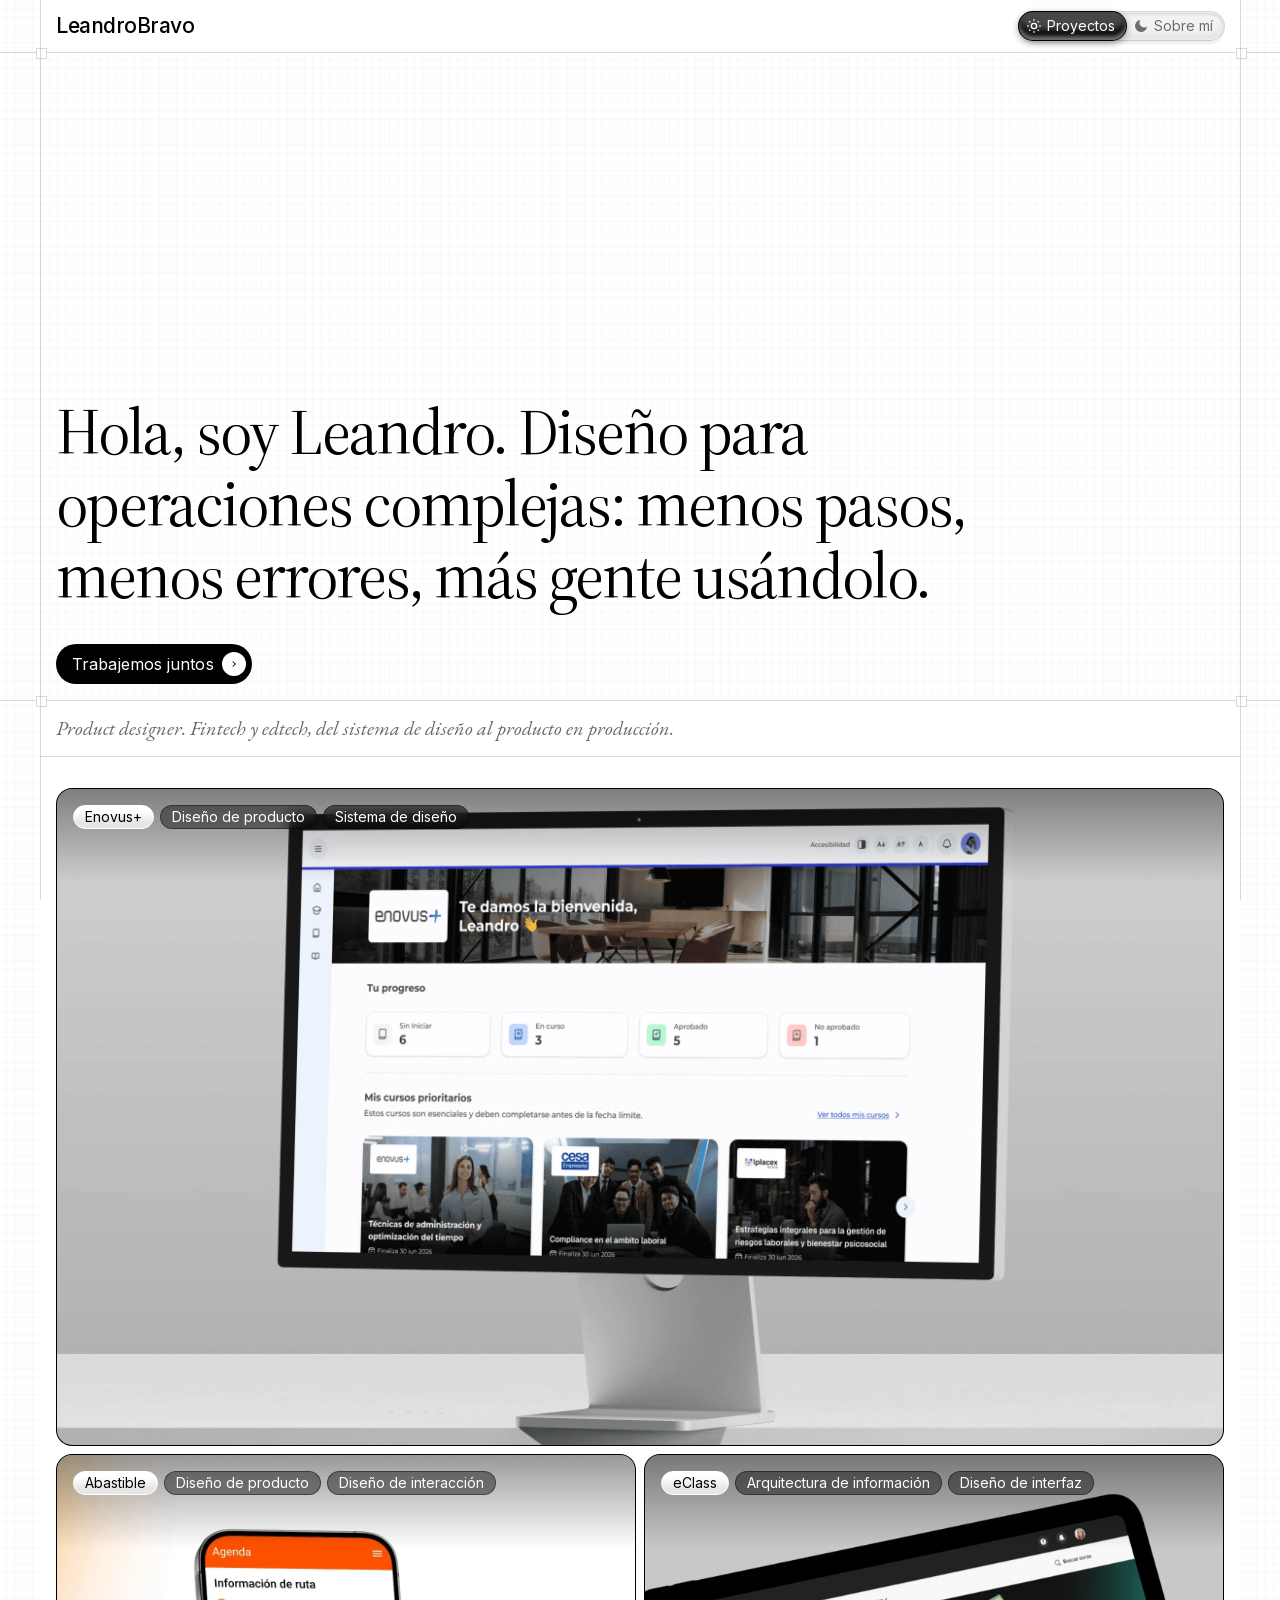
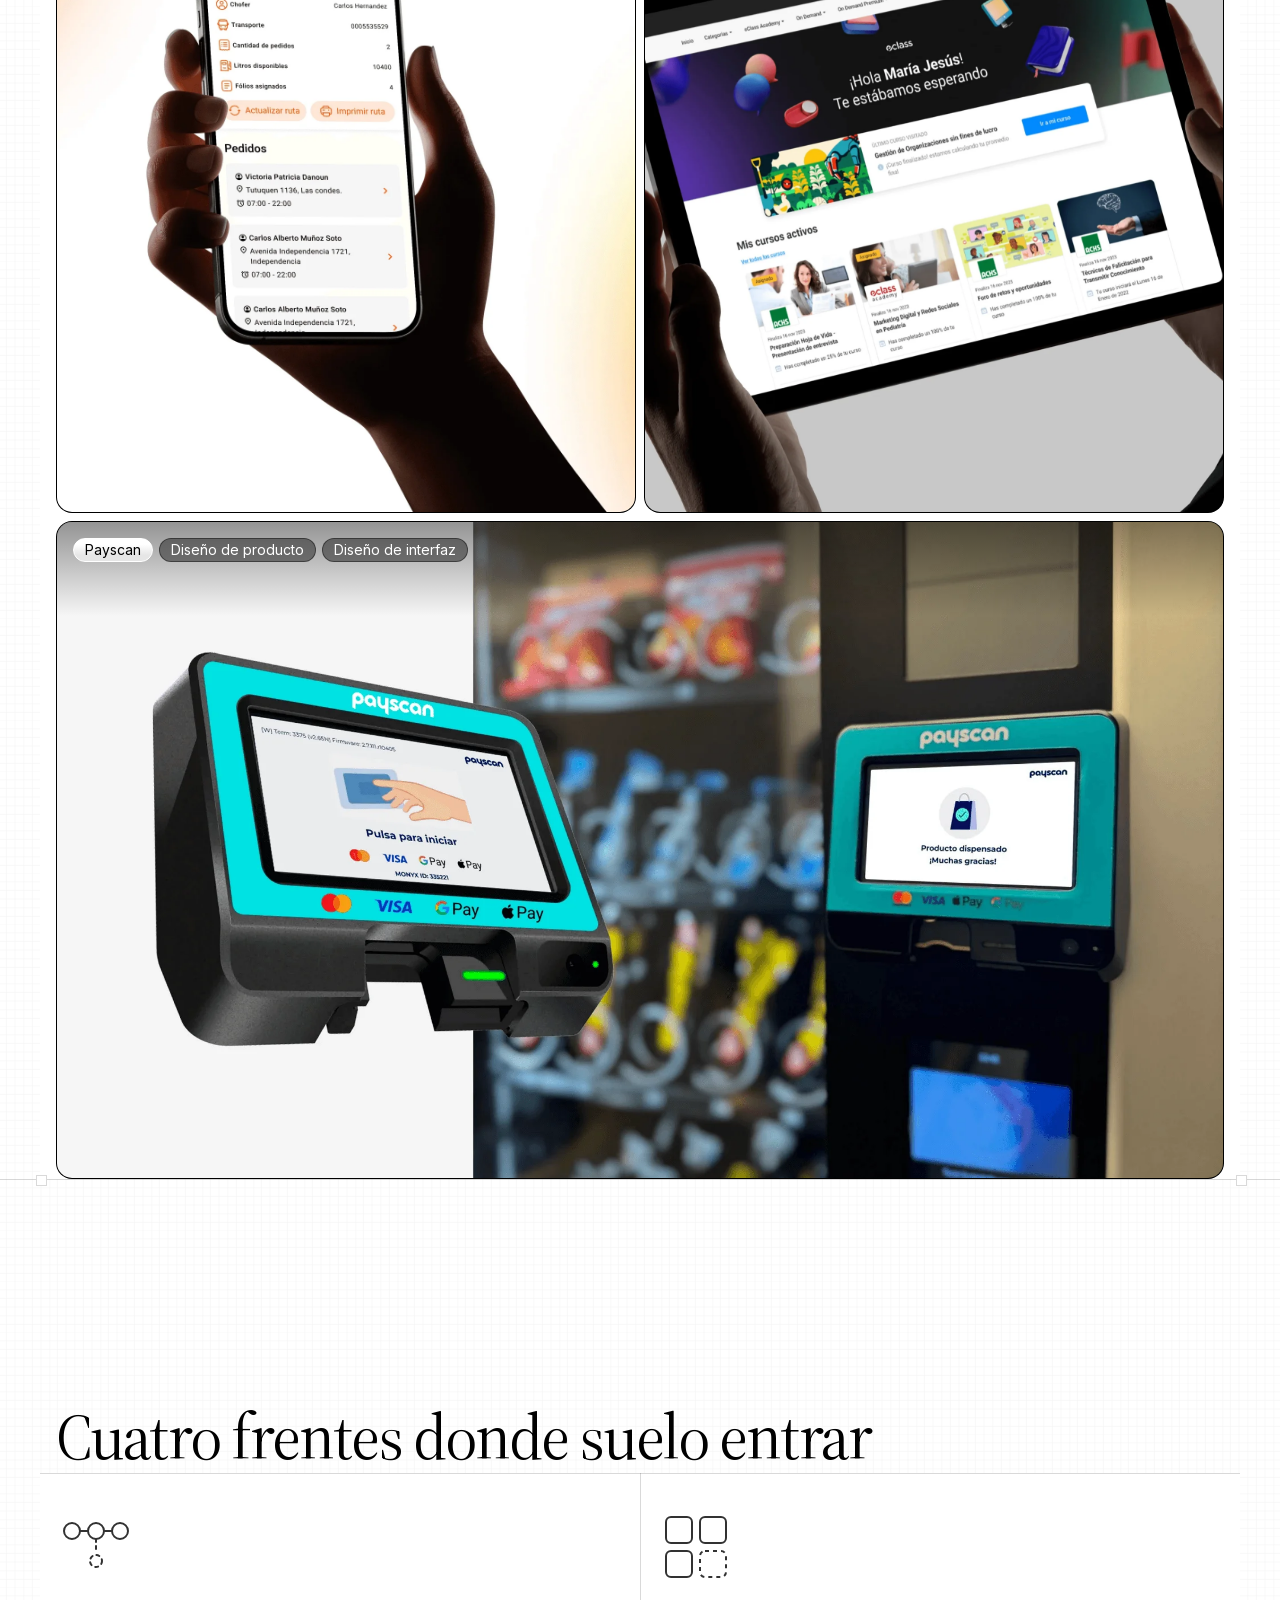
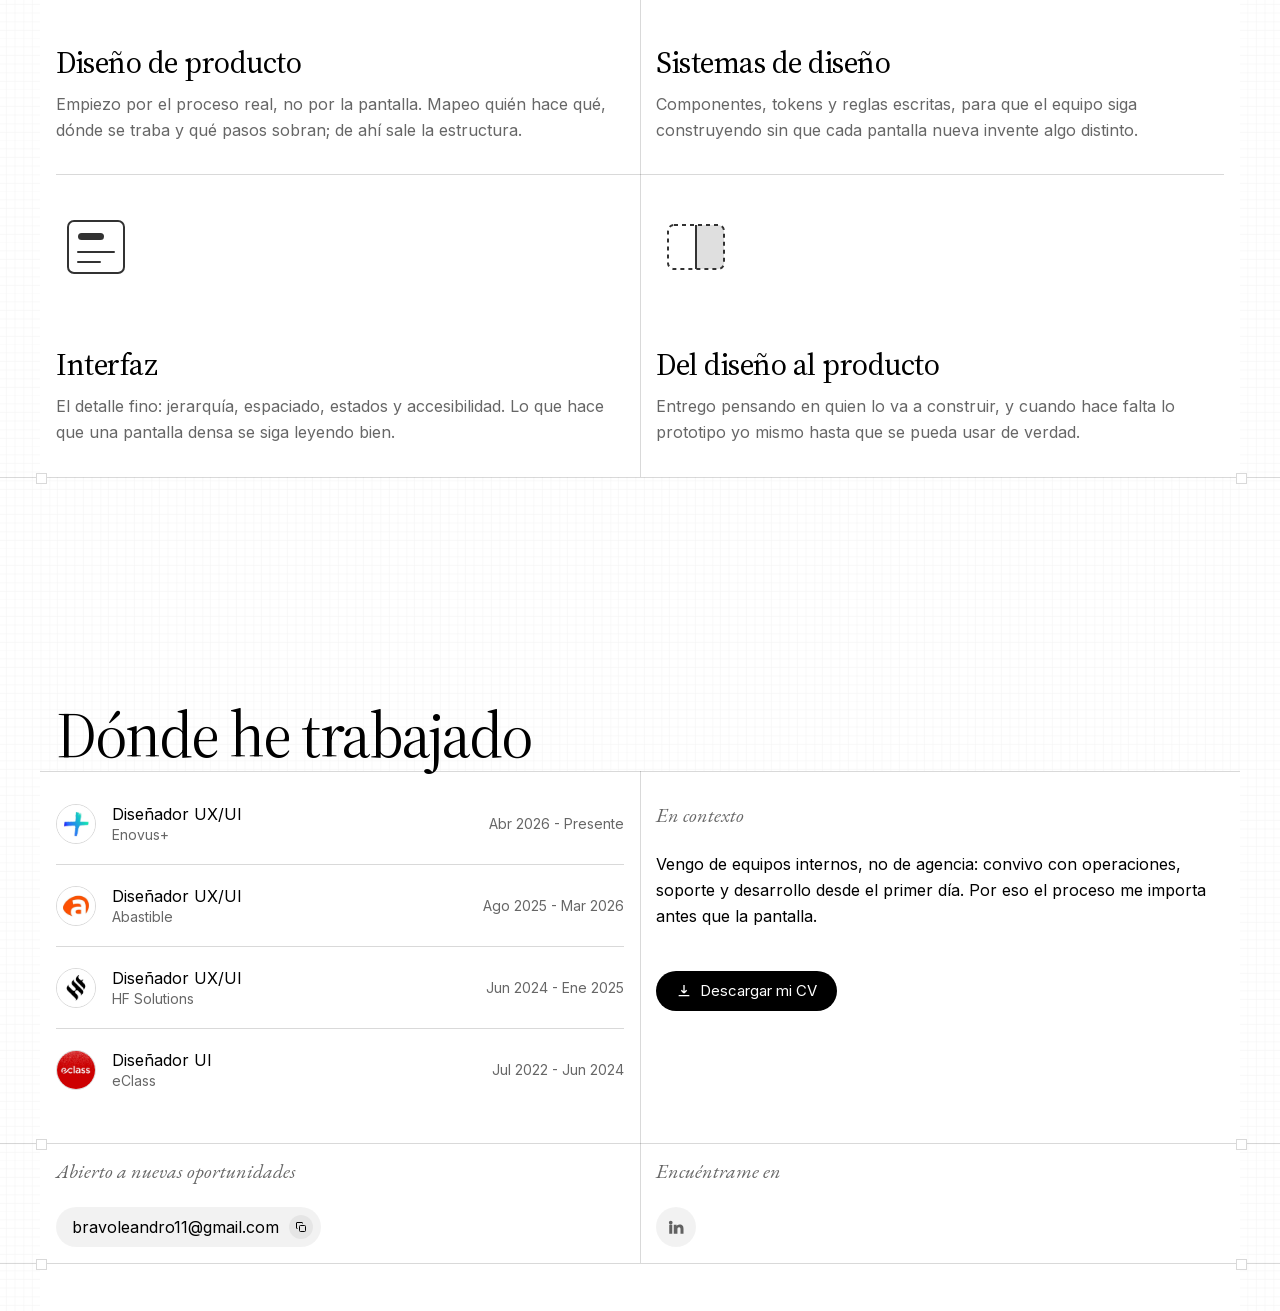
==== commit a23b82f0: "Limpieza: CSS muerto, iconos en trazos, zonas de toque y copiado del correo CSS muerto. Se van ocho " ====
--- a/index.html
+++ b/index.html
@@ -7,6 +7,7 @@
 <link rel="stylesheet" href="style.css">
 <meta name="description" content="Product designer. Diseño para operaciones complejas: menos pasos, menos errores, más gente usándolo. Casos en formación corporativa, energía y medios de pago.">
 <link rel="icon" href="favicon.svg" type="image/svg+xml">
+<link rel="apple-touch-icon" href="apple-touch-icon.png">
 <link rel="canonical" href="https://leandropov.github.io/">
 <meta name="theme-color" content="#ffffff">
 <!-- Las dos fuentes del primer pantallazo, pedidas ya: si no, el
@@ -291,7 +292,7 @@
 
   </div>
 
-  <!-- Cierre de la galería / arranque del footer -->
+  <!-- Arranque del footer -->
   <div class="rule" aria-hidden="true"></div>
 
   <div class="container">
--- a/style.css
+++ b/style.css
@@ -376,7 +376,17 @@
   justify-content: space-between;
 }
 
-.logo { font-size: 21px; line-height: 20px; letter-spacing: -.5px; font-weight: 500; }
+/* El texto mide 20px de alto y WCAG 2.2 pide 24 como mínimo para algo que se
+   pulsa. Se gana con relleno vertical, que agranda la zona sensible sin mover
+   nada de sitio: `inline-flex` para que el relleno cuente, y el margen
+   negativo para que el enlace siga alineado con la pastilla de al lado. */
+.logo {
+  display: inline-flex;
+  align-items: center;
+  padding: 4px 0;
+  margin: -4px 0;
+  font-size: 21px; line-height: 20px; letter-spacing: -.5px; font-weight: 500;
+}
 
 /* Medidas del original: pista de 28px sin padding, y cada enlace ocupa el alto
    completo con padding asimétrico (menos por el lado del icono). */
@@ -535,16 +545,7 @@
 
 .case-title { max-width: none; margin-bottom: 32px; }
 
-/* Entradilla a la izquierda, rol a la derecha */
-.case-head {
-  display: grid;
-  grid-template-columns: 1fr 1fr;
-  column-gap: var(--col-gap);
-  width: 100%;
-}
 .case-lead { margin: 0; max-width: 520px; font-size: 20px; line-height: 30px; color: var(--muted); }
-.case-meta p:not(.eyebrow) { margin: 0; font-size: 16px; line-height: 26px; }
-.case-meta .eyebrow { margin-bottom: 12px; }
 
 /* Resumen. Medido del original: el bloque ocupa los 1200 del contenedor y se
    parte en 720 + 480 SIN canal — las columnas se tocan y el divisor vertical
@@ -705,7 +706,6 @@
 /* Secciones -------------------------------------------------------------- */
 
 .section { padding-top: 216px; }
-.section-head { margin-bottom: 32px; }
 
 /* Servicios -------------------------------------------------------------- */
 
@@ -761,36 +761,6 @@
   font-size: 16px;
   line-height: 26px;
   color: var(--muted);
-}
-
-/* Galería horizontal ----------------------------------------------------- */
-
-/* Banda del slider: fondo opaco del ANCHO DEL CONTENEDOR (medido: x264 w1200),
-   no a sangre. En los márgenes la rejilla se sigue viendo. */
-.gallery-band {
-  background: var(--bg);
-  width: calc(100% - var(--pad) * 2);
-  max-width: var(--outer);
-  margin: 0 auto;
-  padding: 0 var(--pad);
-}
-
-.gallery {
-  display: flex;
-  gap: var(--card-gap);
-  padding-top: var(--pad);
-  padding-bottom: var(--pad);
-  overflow-x: auto;
-  scroll-snap-type: x proximity;
-  scrollbar-width: none;
-}
-.gallery::-webkit-scrollbar { display: none; }
-.gallery img {
-  height: 360px;
-  width: auto;
-  flex: none;
-  border-radius: var(--radius-card);
-  scroll-snap-align: start;
 }
 
 /* Footer ----------------------------------------------------------------- */
@@ -878,21 +848,6 @@
    lado. Mismo criterio que en las cajas de servicios. */
 .split p:not(.eyebrow) { margin: 0 0 18px; font-size: 16px; line-height: 26px; }
 
-.polaroid-wrap {
-  position: relative;
-  display: flex; align-items: center; justify-content: center;
-  min-height: 500px;
-}
-.polaroid-wrap img {
-  position: absolute;
-  width: 300px;
-  border-radius: 3px;
-  box-shadow: 0 24px 48px rgba(0,0,0,.55);
-}
-.polaroid-wrap img:nth-child(1) { transform: rotate(-9deg) translate(-34px, 12px); }
-.polaroid-wrap img:nth-child(2) { transform: rotate(-4deg) translate(-14px, 5px); }
-.polaroid-wrap img:nth-child(3) { transform: rotate(4deg); z-index: 2; }
-
 /* Retrato único, en lugar del trío de polaroids del referente. Una sola foto
    pide otro tratamiento: recta y con el radio del sitio, no apilada y girada.
    El aspect-ratio 4/5 fuerza el encuadre vertical sea cual sea la foto que
@@ -915,13 +870,6 @@
   background: rgba(255,255,255,.06);
 }
 
-/* En la portada el historial va a dos columnas: a 1168px de ancho una sola
-   dejaría un vacío enorme entre el cargo y la fecha. En Story sigue a una. */
-.timeline-grid {
-  display: grid;
-  grid-template-columns: 1fr 1fr;
-  column-gap: var(--col-gap);
-}
 .timeline-row .avatar { width: 40px; height: 40px; flex: none; color: var(--fg); }
 
 /* Sin filete arriba ni abajo: el bloque ya está enmarcado por las guías y por
@@ -1001,12 +949,6 @@
 .final-inner--solo { grid-template-columns: 1fr; min-height: 240px; }
 .final-inner--solo .section-title { max-width: none; }
 
-.collage { position: relative; height: 100%; min-height: 458px; }
-.collage img { position: absolute; }
-.collage .note  { width: 210px; top: 130px; left: 4%;  transform: rotate(-7deg); }
-.collage .cat   { width: 250px; top: 20px;  left: 26%; transform: rotate(3deg); z-index: 2; border-radius: 3px; box-shadow: 0 24px 48px rgba(0,0,0,.55); }
-.collage .hello { width: 185px; top: 95px;  left: 60%; transform: rotate(9deg); }
-
 /* Responsive (breakpoints propios, no medidos del original) --------------- */
 
 @media (max-width: 1000px) {
@@ -1021,21 +963,23 @@
   .service { box-shadow: inset 0 -1px 0 var(--line); }
   .service:last-child { box-shadow: none; }
   .section { padding-top: 120px; }
-  .site-footer, .split, .final-inner, .timeline-grid,
-  .case-head, .case-block { grid-template-columns: 1fr; }
+  .site-footer, .split, .final-inner, .case-block { grid-template-columns: 1fr; }
   .case-block { padding: 40px 0; }
   .case-block > .eyebrow { margin-bottom: 16px; }
-  .case-meta { margin-top: 24px; }
   .site-footer::before, .split::before { display: none; }
   .final { padding-top: 72px; }
   .final-inner { min-height: 0; }
-  .collage { display: none; }
 }
 
 @media (max-width: 600px) {
   :root { --hero-h: 460px; }
   h1, h2 { font-size: 32px; line-height: 38px; letter-spacing: -.8px; }
-  .gallery img { height: 240px; }
+  /* En móvil las tres etiquetas no caben en una línea y el texto se partía
+     dentro de cada pastilla, que quedaban dobles y apretadas. Ahora cada una
+     se mantiene en una línea y son las pastillas las que bajan de fila: hace
+     falta fijar el borde derecho para que el bloque tenga dónde envolver. */
+  .work-tags { right: var(--pad); flex-wrap: wrap; row-gap: 6px; }
+  .tag { white-space: nowrap; }
   /* Antes la fecha se ocultaba en móvil. En un portfolio, cuánto tiempo
      estuviste en cada sitio es justo lo que va a mirar quien contrata, así que
      en vez de esconderla se baja a su propia línea, alineada con el cargo:
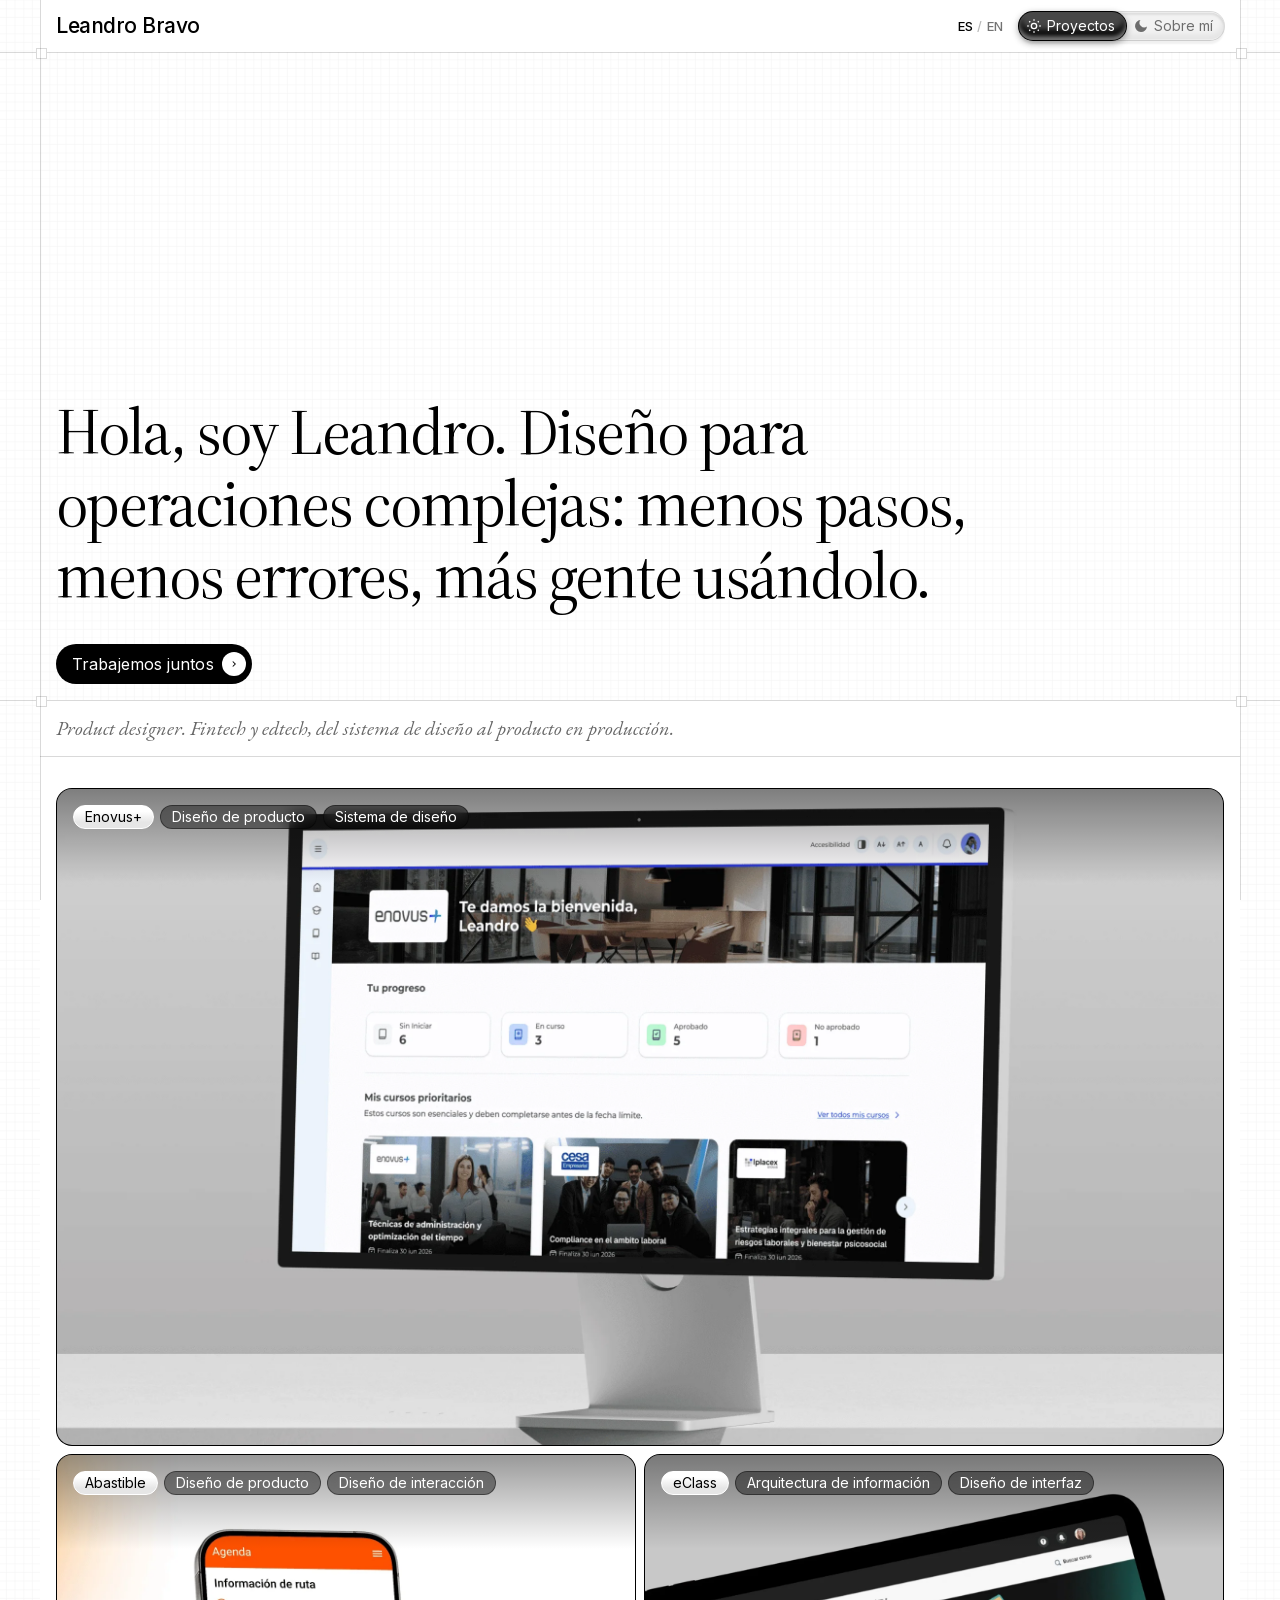
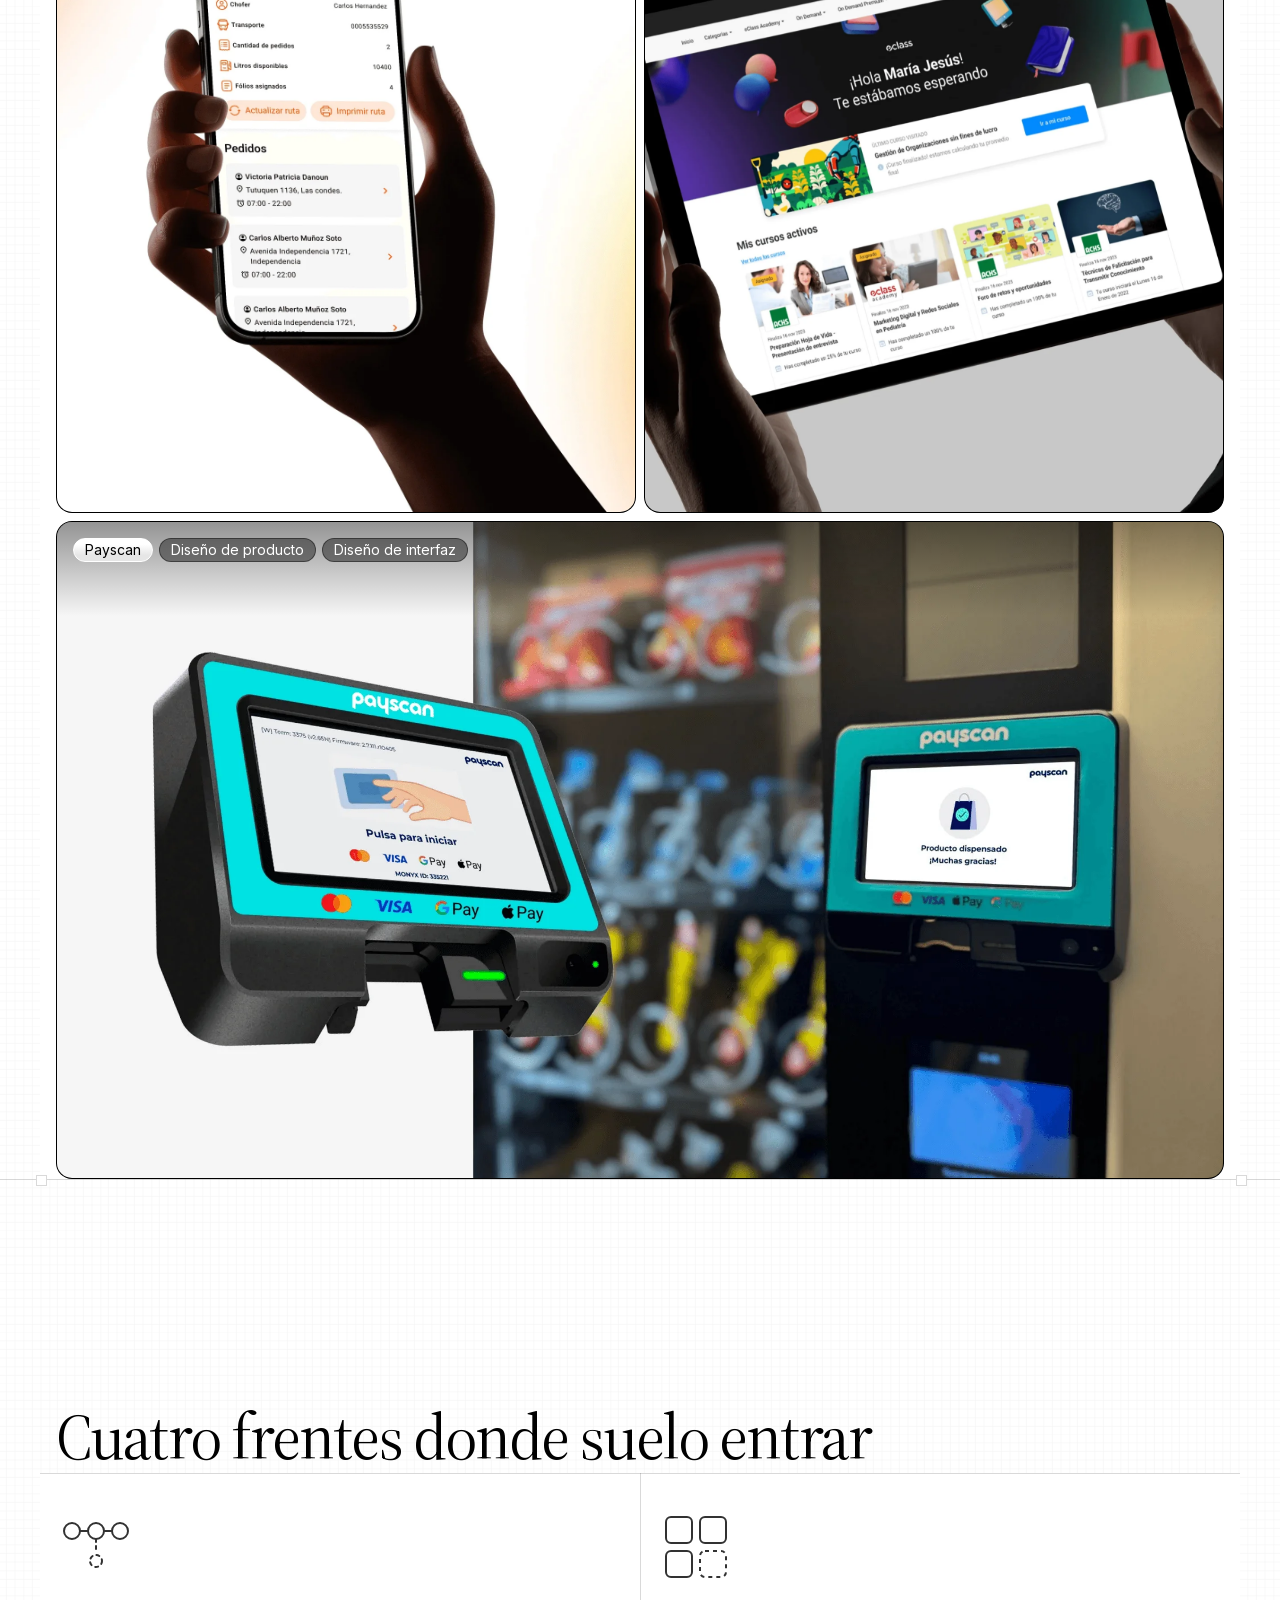
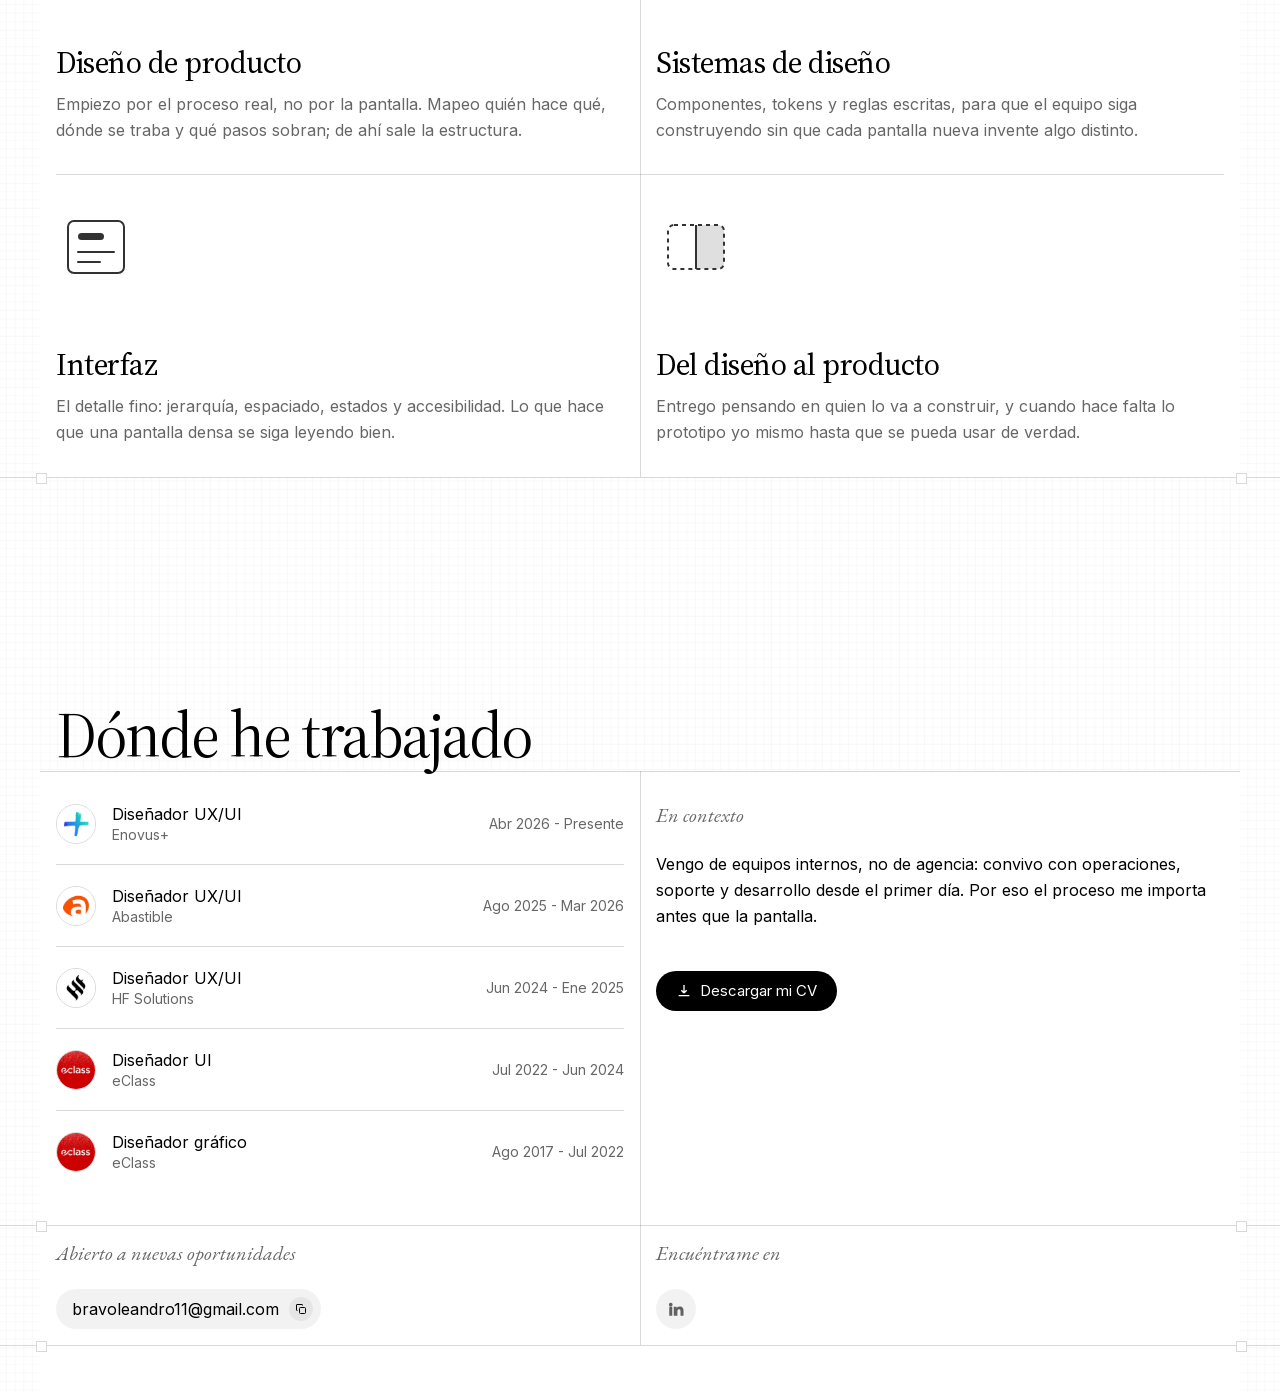
==== commit aa94eb08: "Sumar Diseñador gráfico en eClass y actualizar los CVs - Historial (Inicio y Sobre mí, ES y EN): nue" ====
--- a/index.html
+++ b/index.html
@@ -8,7 +8,12 @@
 <meta name="description" content="Product designer. Diseño para operaciones complejas: menos pasos, menos errores, más gente usándolo. Casos en formación corporativa, energía y medios de pago.">
 <link rel="icon" href="favicon.svg" type="image/svg+xml">
 <link rel="apple-touch-icon" href="apple-touch-icon.png">
-<link rel="canonical" href="https://leandropov.github.io/">
+<link rel="canonical" href="https://leandrobravo.com/">
+<!-- Las dos versiones de esta página. Le dice a Google cuál mostrar según el
+     idioma de quien busca; `x-default` es la que ve el resto del mundo. -->
+<link rel="alternate" hreflang="es" href="https://leandrobravo.com/">
+<link rel="alternate" hreflang="en" href="https://leandrobravo.com/en/">
+<link rel="alternate" hreflang="x-default" href="https://leandrobravo.com/en/">
 <meta name="theme-color" content="#ffffff">
 <!-- Las dos fuentes del primer pantallazo, pedidas ya: si no, el
      navegador no las descubre hasta haber leído style.css entero.
@@ -17,16 +22,16 @@
 <link rel="preload" href="fonts/source-serif-4-normal.woff2" as="font" type="font/woff2" crossorigin>
 <link rel="preload" href="fonts/inter-normal.woff2" as="font" type="font/woff2" crossorigin>
 <!-- Open Graph: la tarjeta que se ve al pegar el enlace en LinkedIn, WhatsApp
-     o un correo. Las URLs son absolutas por obligación del formato; si algún
-     día pones dominio propio, hay que cambiar el dominio aquí y en el
-     <link rel="canonical">, en las 6 páginas y en sitemap.xml. -->
+     o un correo. Las URLs tienen que ser absolutas y con el dominio real: es
+     una exigencia del formato. Si algún día cambias de dominio, búscalo y
+     reemplázalo en las 6 páginas, en sitemap.xml, en robots.txt y en CNAME. -->
 <meta property="og:type" content="website">
 <meta property="og:site_name" content="Leandro Bravo">
 <meta property="og:locale" content="es">
 <meta property="og:title" content="Leandro Bravo | Product designer">
 <meta property="og:description" content="Product designer. Diseño para operaciones complejas: menos pasos, menos errores, más gente usándolo. Casos en formación corporativa, energía y medios de pago.">
-<meta property="og:url" content="https://leandropov.github.io/">
-<meta property="og:image" content="https://leandropov.github.io/img/og-card.png">
+<meta property="og:url" content="https://leandrobravo.com/">
+<meta property="og:image" content="https://leandrobravo.com/img/og-card.png">
 <meta property="og:image:width" content="1200">
 <meta property="og:image:height" content="630">
 <meta property="og:image:alt" content="Leandro Bravo, product designer">
@@ -39,12 +44,12 @@
 {
   "@context": "https://schema.org",
   "@type": "Person",
-  "@id": "https://leandropov.github.io/#leandro",
+  "@id": "https://leandrobravo.com/#leandro",
   "name": "Leandro Bravo",
   "givenName": "Leandro",
   "familyName": "Bravo",
-  "url": "https://leandropov.github.io/",
-  "image": "https://leandropov.github.io/img/leandro.webp",
+  "url": "https://leandrobravo.com/",
+  "image": "https://leandrobravo.com/img/leandro.webp",
   "jobTitle": "Product designer",
   "description": "Product designer. Diseño para operaciones complejas: menos pasos, menos errores, más gente usándolo. Casos en formación corporativa, energía y medios de pago.",
   "worksFor": {
@@ -77,6 +82,8 @@
   <div class="container">
     <!-- NOMBRE / LOGO -->
     <a href="index.html" class="logo">Leandro<span class="logo-last"> Bravo</span></a>
+    <!-- IDIOMA: lleva a esta misma página en el otro idioma -->
+    <a class="lang-switch" href="en/" hreflang="en" lang="en" aria-label="Read this page in English"><span class="lang-on">ES</span><span class="lang-sep">/</span><span>EN</span></a>
     <nav class="nav-toggle">
       <a href="index.html" class="active">
         <svg viewBox="0 0 24 24" fill="none" stroke="currentColor" stroke-width="2"><circle cx="12" cy="12" r="4"/><path d="M12 2v2M12 20v2M4.9 4.9l1.4 1.4M17.7 17.7l1.4 1.4M2 12h2M20 12h2M4.9 19.1l1.4-1.4M17.7 6.3l1.4-1.4"/></svg>
@@ -271,6 +278,11 @@
               <div><div class="role">Diseñador UI</div><div class="company">eClass</div></div>
               <div class="date">Jul 2022 - Jun 2024</div>
             </div>
+            <div class="timeline-row">
+              <img class="avatar" src="img/eclass.webp" alt="" width="200" height="200" loading="lazy" decoding="async">
+              <div><div class="role">Diseñador gráfico</div><div class="company">eClass</div></div>
+              <div class="date">Ago 2017 - Jul 2022</div>
+            </div>
           </div>
         </div>
 
--- a/style.css
+++ b/style.css
@@ -1,6 +1,11 @@
 /* ==========================================================================
-   Daniel Sun — clon
-   Medidas tomadas del sitio original a viewport 1920 (computed styles reales):
+   Portfolio de Leandro Bravo — leandrobravo.com
+
+   La estructura visual nació como réplica de danielsun.space y de ahí salen
+   las medidas de abajo, pero el contenido, los casos y las decisiones de
+   diseño posteriores son de Leandro.
+
+   Medidas tomadas del sitio de referencia a viewport 1920 (computed styles):
      contenedor 1200px con 16px de padding  -> contenido 1168px
      rejilla de fondo 25.5px, guías verticales en el borde del contenedor
      hero 700px de alto, contenido anclado abajo (h1 en y=390, botón hasta 684)
@@ -387,6 +392,28 @@
   margin: -4px 0;
   font-size: 21px; line-height: 20px; letter-spacing: -.5px; font-weight: 500;
 }
+/* El espacio entre nombre y apellido va dentro del span, y al ser .logo un
+   contenedor flex se colapsaba: se leía "LeandroBravo". */
+.logo-last { white-space: pre; }
+
+/* Selector de idioma: un solo enlace "ES / EN" que lleva a la misma página en
+   el otro idioma. El idioma actual va en el color del texto y el otro apagado,
+   igual que la pestaña activa de la pastilla. `margin-left: auto` lo pega a la
+   pastilla: sin él, el `space-between` del header lo dejaría flotando en el
+   centro. El relleno vertical es por lo mismo que en el logo: llegar a 24px. */
+.lang-switch {
+  display: inline-flex;
+  align-items: center;
+  gap: 4px;
+  margin: -4px 12px -4px auto;
+  padding: 4px;
+  font-size: 13px; line-height: 20px; letter-spacing: .2px; font-weight: 500;
+  color: var(--nav-idle);
+  transition: color .25s var(--ease);
+}
+.lang-switch .lang-on { color: var(--fg); }
+.lang-switch .lang-sep { opacity: .5; }
+.lang-switch:hover { color: var(--fg); }
 
 /* Medidas del original: pista de 28px sin padding, y cada enlace ocupa el alto
    completo con padding asimétrico (menos por el lado del icono). */
@@ -477,6 +504,12 @@
 .section-title { max-width: 840px; }
 .section-title--sm { max-width: 500px; }
 .section-title--xs { max-width: 320px; }
+
+/* Versión en inglés (/en/): mismas clases, otro texto. Los demás titulares
+   cortan bien con las medidas de arriba; el de About dejaba "documented."
+   sola en una cuarta línea. Vale la misma advertencia: si cambias un titular
+   en inglés, revisa cómo corta y añade aquí su medida si hace falta. */
+html[lang="en"] .hero h1.story { max-width: 1000px; }
 
 .eyebrow {
   font-family: var(--garamond);
@@ -574,6 +607,16 @@
 }
 .case-aside .case-h { margin-top: 0; }
 .case-aside .chips + .case-h { margin-top: 40px; }
+/* Contexto: en qué posición estaba yo en cada proyecto. Va como frase y no
+   como chips porque no es una lista de etiquetas sueltas, es una relación.
+   Está en los cuatro casos a propósito: si sólo apareciera en el que fue por
+   consultora, se leería como una excepción que hay que justificar. */
+.case-aside .case-context {
+  margin: 0;
+  font-size: 16px;
+  line-height: 26px;
+  color: var(--muted);
+}
 
 .chips {
   list-style: none;
@@ -617,6 +660,12 @@
    como un filo suelto en el borde de abajo. */
 .case-figure img {
   width: 100%;
+  /* `height: auto` es obligatorio aquí. Los <img> llevan width y height como
+     atributos para reservar el hueco antes de cargar, y el navegador los aplica
+     como estilo de baja prioridad: al fijar el ancho por CSS y no el alto, el
+     alto del atributo (en píxeles del archivo) se imponía y estiraba la imagen.
+     Con `auto`, el alto vuelve a salir de la proporción real. */
+  height: auto;
   border-radius: var(--radius-card);
 }
 
@@ -861,6 +910,9 @@
 .portrait img {
   width: 100%;
   max-width: 420px;
+  /* Igual que en .case-figure: sin `height: auto`, el alto del atributo pisa al
+     aspect-ratio y la caja sale con la altura del archivo. */
+  height: auto;
   aspect-ratio: 4 / 5;
   object-fit: cover;
   border-radius: var(--radius-card);
@@ -995,4 +1047,8 @@
   /* En móvil el nombre completo y la pastilla no caben juntos (necesitan
      404px y un iPhone 14 Pro tiene 393): se deja sólo el nombre de pila. */
   .logo-last { display: none; }
-}
+  /* Y del selector de idioma sólo queda el destino ("EN" o "ES"): con los dos
+     no cabe junto a la pastilla en un teléfono estrecho. */
+  .lang-switch .lang-on, .lang-switch .lang-sep { display: none; }
+  .lang-switch { margin-right: 8px; }
+}
